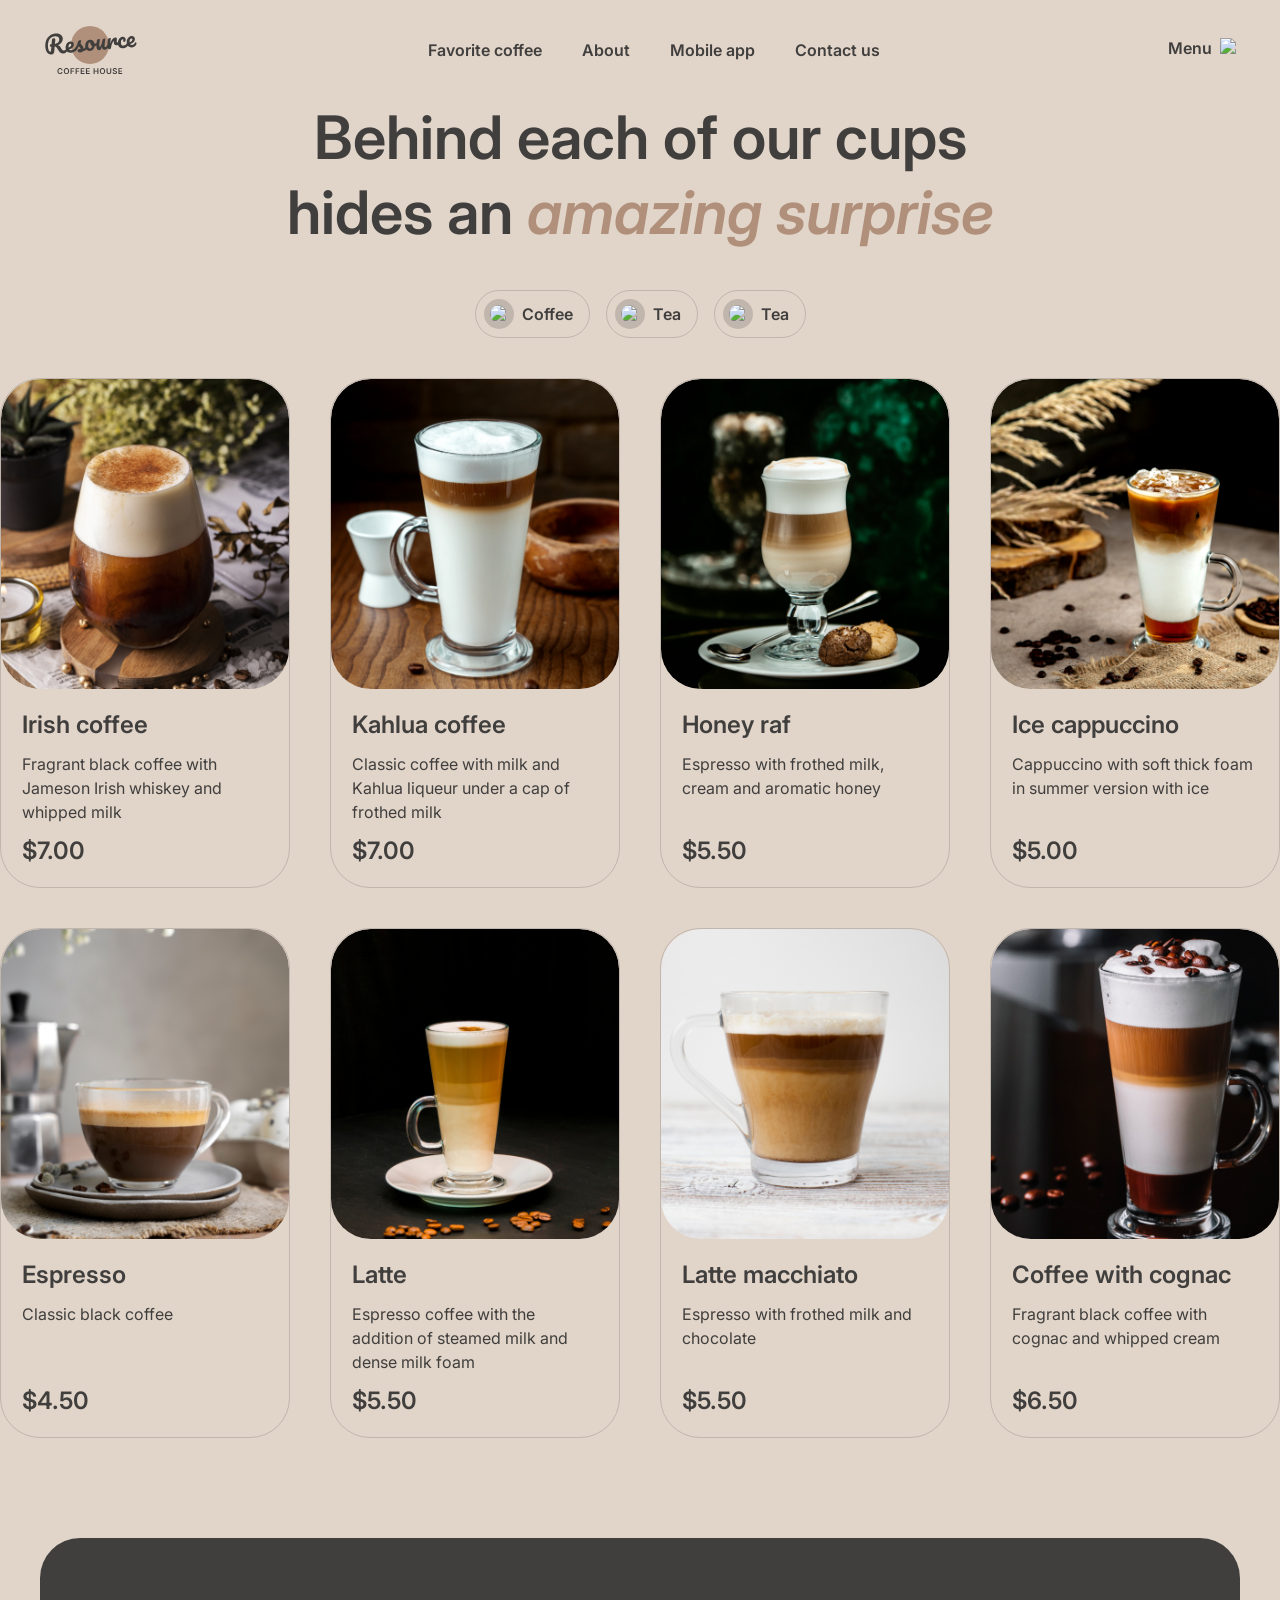
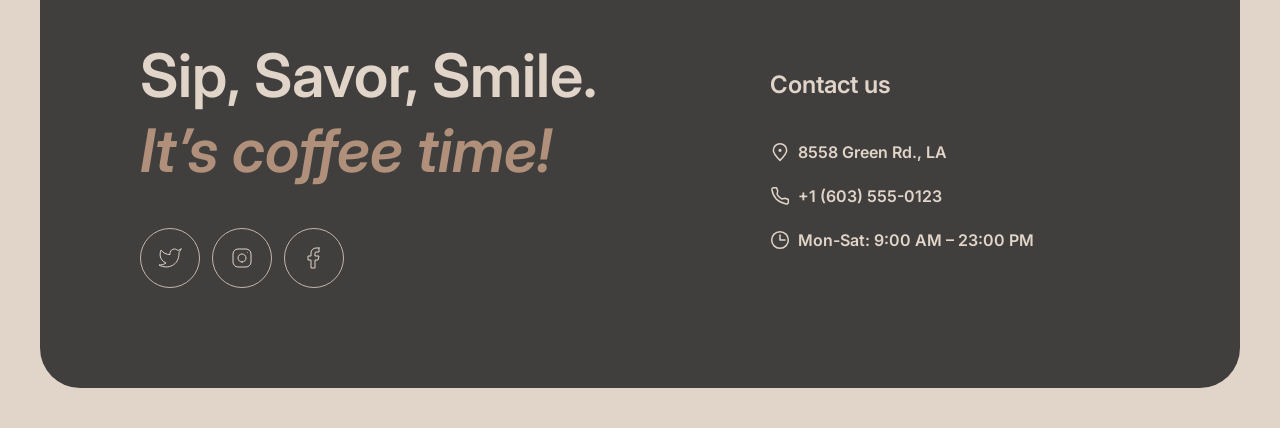
==== menu.html @ c6068efe "feat: implement responsive mobile menu with burger toggle and add new SVG assets" ====
<!DOCTYPE html>
<html lang="en">

<head>
    <meta charset="UTF-8">
    <meta name="viewport" content="width=device-width, initial-scale=1.0">
    <meta name="description" content="Landing page for Coffee House">
    <link rel="icon" href="/assets/favicon.svg" type="image/svg+xml">
    <link rel="preconnect" href="https://fonts.googleapis.com">
    <link rel="preconnect" href="https://fonts.gstatic.com" crossorigin>
    <link
        href="https://fonts.googleapis.com/css2?family=Inter:ital,opsz,wght@0,14..32,100..900;1,14..32,100..900&display=swap"
        rel="stylesheet">
    <title>Coffee House</title>
    <link rel="stylesheet" href="style.css">
</head>

<body>
    <div class="wrapper">
        <header>
            <div class="header-container">
                <a href="index.html" class="header-icon">
                    <img class="logo-coffee" src="assets/main-logo.svg" alt="Coffee House logo" />
                </a>

                <nav class="nav-menu" id="nav-menu">
                    <ul class="nav-list">
                        <li><a href="index.html#favorite-coffee" class="nav-link">Favorite coffee</a></li>
                        <li><a href="index.html#about" class="nav-link">About</a></li>
                        <li><a href="index.html#mobile-app" class="nav-link">Mobile app</a></li>
                        <li><a href="#contacts" class="nav-link">Contact us</a></li>
                    </ul>

                    <div class="coffee-menu">
                        <a href="menu.html" id="nav-menu-link">
                            <span>Menu</span>
                            <img class="coffee-cup" src="assets/coffee-cup.svg" alt="coffee-cup-icon" />
                        </a>
                    </div>
                </nav>

                <button class="burger" id="burger" aria-label="Open menu">
                    <span class="burger-line bar"></span>
                    <span class="burger-line bar"></span>
                </button>
            </div>
        </header>

        <main>
            <div class="menu-container">
                <div class="menu-offer">
                    <p class="Desktop/Heading/heading-2">Behind each of our cups hides an <span
                            class="heading-2.accent">amazing surprise</span></p>
                    <div class="menu-tabs">
                        <div class="tab-item">
                            <img src="/assets/icon.v2.svg" alt="tea-cup-icon" />
                            <p>Coffee</p>
                        </div>
                        <div class="tab-item">
                            <img src="/assets/icon (5).svg" alt="tea-cup-icon" />
                            <p>Tea</p>
                        </div>
                        <div class="tab-item">
                            <img src="/assets/icon (6).svg" alt="desert-cup-icon" />
                            <p>Tea</p>
                        </div>
                    </div>
                </div>
                <div class="menu-grid">
                    <div class="preview">
                        <img src="assets/coffee-1.svg" alt="coffee-cup" />
                        <div class="preview-description">
                            <p class="heading-3">Irish coffee</p>
                            <p class="medium">Fragrant black coffee with Jameson Irish whiskey and whipped milk</p>
                            <p class="heading-3">$7.00</p>
                        </div>
                    </div>
                    <div class="preview">
                        <img src="assets/coffee-2.svg" alt="coffee-cup" />
                        <div class="preview-description">
                            <p class="heading-3">Kahlua coffee</p>
                            <p class="medium">Classic coffee with milk and Kahlua liqueur under a cap of frothed milk
                            </p>
                            <p class="heading-3">$7.00</p>
                        </div>
                    </div>
                    <div class="preview">
                        <img src="assets/coffee-3.svg" alt="coffee-cup" />
                        <div class="preview-description">
                            <p class="heading-3">Honey raf</p>
                            <p class="medium">Espresso with frothed milk, cream and aromatic honey</p>
                            <p class="heading-3">$5.50</p>
                        </div>
                    </div>
                    <div class="preview">
                        <img src="assets/coffee-4.svg" alt="coffee-cup" />
                        <div class="preview-description">
                            <p class="heading-3">Ice cappuccino</p>
                            <p class="medium">Cappuccino with soft thick foam in summer version with ice</p>
                            <p class="heading-3">$5.00</p>
                        </div>
                    </div>
                    <div class="preview">
                        <img src="assets/coffee-5.svg" alt="coffee-cup" />
                        <div class="preview-description">
                            <p class="heading-3">Espresso</p>
                            <p class="medium">Classic black coffee</p>
                            <p class="heading-3">$4.50</p>
                        </div>
                    </div>
                    <div class="preview">
                        <img src="assets/coffee-6.svg" alt="coffee-cup" />
                        <div class="preview-description">
                            <p class="heading-3">Latte</p>
                            <p class="medium">Espresso coffee with the addition of steamed milk and dense milk foam</p>
                            <p class="heading-3">$5.50</p>
                        </div>
                    </div>
                    <div class="preview">
                        <img src="assets/coffee-7.svg" alt="coffee-cup" />
                        <div class="preview-description">
                            <p class="heading-3">Latte macchiato</p>
                            <p class="medium">Espresso with frothed milk and chocolate</p>
                            <p class="heading-3">$5.50</p>
                        </div>
                    </div>
                    <div class="preview">
                        <img src="assets/coffee-8.svg" alt="coffee-cup" />
                        <div class="preview-description">
                            <p class="heading-3">Coffee with cognac</p>
                            <p class="medium">Fragrant black coffee with cognac and whipped cream</p>
                            <p class="heading-3">$6.50</p>
                        </div>
                    </div>
                </div>
            </div>
        </main>
        <footer>
            <div class="contacts" id="contacts">
                <div class="contacts-offer">
                    <h2 class="heading-2">Sip, Savor, Smile. <span class="heading-2.accent">It’s coffee time!</span>
                    </h2>
                    <div class="socials-footer">
                        <button class="button-icon-light"><img src="/assets/twitter.svg" alt="twitter icon" /></button>
                        <button class="button-icon-light"> <img src="/assets/instagram.svg"
                                alt="instagram icon" /></button>
                        <button class="button-icon-light"><img src="/assets/facebook.svg"
                                alt="facebook icon" /></button>
                    </div>
                </div>
                <div class="contacts-info">
                    <h3 class="heading-3">Contact us</h3>
                    <div class="contacts-info-container">
                        <a> <img src="/assets/pin-alt.svg" alt="pin-alt" />
                            <p>8558 Green Rd., LA</p>
                        </a>
                        <a> <img src="/assets/phone.svg" alt="phone icon" />
                            <p>+1 (603) 555-0123</p>
                        </a>
                        <a> <img src="/assets/clock.svg" alt="clock icon" />
                            <p>Mon-Sat: 9:00 AM – 23:00 PM</p>
                        </a>
                    </div>
                </div>
            </div>
        </footer>
    </div>
</body>

</html>
---- style.css ----
/* Main styles */

*,
*::before,
*::after {
    box-sizing: border-box;
    margin: 0;
    padding: 0;
}

html {
    scroll-behavior: smooth;
    font-size: 16px;
    -webkit-font-smoothing: antialiased;
    -moz-osx-font-smoothing: grayscale;
}

body {
    font-family: var(--main-font);
    background-color: var(--Body);
    color: var(--Dark);
    line-height: 1.5;
    overflow-x: hidden;
}


:root {
    --main-font: 'Inter';
    --Dark: #403F3D;
    --Light: #E1D4C9;
    --Accent: #B0907A;
    --Body: #E1D4C9;
    --Container: #665F55;
    --Backdrop: #403F3DCC;
    --Border-Light: #C1B6AD;
    --Border-Dark: #665F55;
}

.heading-1 {
    font-family: var(--main-font);
    font-weight: 600;
    font-style: Semi Bold;
    font-size: 72px;
    line-height: 105%;
    letter-spacing: normal;

}

.heading-2 {
    font-family: var(--main-font);
    font-weight: 600;
    font-style: Semi Bold;
    font-size: 60px;
    line-height: 1.25;
    letter-spacing: normal;

}

.heading-3 {
    font-family: var(--main-font);
    font-weight: 600;
    font-style: Semi Bold;
    font-size: 24px;
    line-height: 1.25;
    letter-spacing: normal;
    text-box-trim: none;

}

.medium {
    font-family: var(--main-font);
    font-weight: 400;
    font-style: Regular;
    font-size: 16px;
    line-height: 150%;
    letter-spacing: normal;

}

.caption {
    font-family: var(--main-font);
    font-weight: 600;
    font-style: Semi Bold;
    font-size: 10px;
    line-height: 140%;
    letter-spacing: normal;

}

.heading-1 .accent,
.heading-1\.accent,
.heading-2 .accent,
.heading-2\.accent,
.hero-offer h1.heading-1 span,
.hero-offer h1.heading-1 .accent,
.contacts-offer h2.heading-2 .accent,
.accent {
    font-style: italic;
    color: var(--Accent);
}

a,
button {
    font-family: var(--main-font);
    font-weight: 600;
    font-style: Semi Bold;
    font-size: 16px;
    line-height: 150%;
    letter-spacing: normal;

}

.burger-link {
    font-family: var(--main-font);
    font-weight: 600;
    font-style: Semi Bold;
    font-size: 32px;
    line-height: 1.25;
    letter-spacing: normal;

}

.wrapper {
    width: 100%;
    max-width: 1440px;
    margin: 0 auto;
    min-height: 100vh;
    display: flex;
    flex-direction: column;
    background-color: var(--Body);
}

header {
    width: 100%;
}

.header-container {
    display: flex;
    justify-content: space-between;
    align-items: center;
    padding: 20px 40px;
    max-width: 1440px;
    margin: 0 auto;
    height: 100px;
}

.header-icon {
    display: flex;
    align-items: center;
    text-decoration: none;
}

.logo-coffee {
    width: 100px;
    height: 60px;
    object-fit: contain;
    display: block;
    cursor: pointer;
}

.nav-menu {
    display: flex;
    align-items: center;
    flex-grow: 1;
}

.nav-list {
    display: flex;
    list-style: none;
    gap: 40px;
    align-items: center;
    margin: 0 auto;
}

.nav-link {
    font-family: var(--main-font);
    font-size: 16px;
    font-weight: 600;
    line-height: 150%;
    color: var(--Dark);
    text-decoration: none;
    position: relative;
    padding-bottom: 4px;
    transition: color 0.3s ease;
}

.nav-link::after {
    content: '';
    position: absolute;
    bottom: 0;
    left: 50%;
    transform: translateX(-50%);
    width: 0;
    height: 2px;
    background-color: var(--Dark);
    transition: width 0.3s ease;
}

.nav-link:hover::after,
.nav-link.active::after {
    width: 100%;
}

.coffee-menu a {
    display: inline-flex;
    align-items: center;
    gap: 8px;
    text-decoration: none;
    color: var(--Dark);
    font-family: var(--main-font);
    font-size: 16px;
    font-weight: 600;
    line-height: 150%;
    position: relative;
    padding-bottom: 4px;
    cursor: pointer;
}

.coffee-menu a::after {
    content: '';
    position: absolute;
    bottom: 0;
    left: 50%;
    transform: translateX(-50%);
    width: 0;
    height: 2px;
    background-color: var(--Dark);
    transition: width 0.3s ease;
}

.coffee-menu a:hover::after,
.coffee-menu a.active::after {
    width: 100%;
}

.coffee-menu a.active {
    cursor: default;
    pointer-events: none;
}

.coffee-cup {
    width: 20px;
    height: 20px;
    object-fit: contain;
}


.header-hero {
    padding: 0 40px;
    margin-bottom: 100px;
}

.hero-container {
    max-width: 1360px;
    margin: 0 auto;
    padding: 100px;
    border-radius: 40px;
    background-image: url('assets/img-hero.svg');
    background-size: cover;
    background-position: center;
    background-repeat: no-repeat;
    background-color: var(--Dark);
    color: var(--Light);
    position: relative;
    overflow: hidden;
}

.hero-offer {
    max-width: 530px;
    display: flex;
    flex-direction: column;
    gap: 40px;
}

.hero-offer h1.heading-1 {
    color: var(--Light);
}

.hero-offer p.medium {
    color: var(--Light);
}

.button-primary {
    display: inline-flex;
    align-items: center;
    justify-content: center;
    width: 200px;
    height: 64px;
    border-radius: 100px;
    background-color: var(--Body);
    color: var(--Dark);
    font-family: var(--main-font);
    font-size: 16px;
    font-weight: 600;
    line-height: 150%;
    border: none;
    cursor: pointer;
    text-decoration: none;
    transition: all 0.3s ease;
    box-shadow: 0 4px 12px rgba(0, 0, 0, 0.08);
}

.button-primary:hover {
    background-color: #f7f3ef;
    transform: translateY(-2px);
    box-shadow: 0 8px 20px rgba(0, 0, 0, 0.15);
}

.button-primary:active {
    transform: translateY(0);
}

.favorite-coffee {
    margin-bottom: 100px;
}

.favorite-coffee-container {
    max-width: 1360px;
    margin: 0 auto;
    text-align: center;
}

.favorite-coffee h2.heading-2 {
    color: var(--Dark);
    margin-bottom: 40px;
}

.favorite-slider {
    display: flex;
    flex-direction: column;
    align-items: center;
}

.slider {
    display: flex;
    align-items: center;
    justify-content: space-between;
    width: 100%;
    max-width: 1360px;
    gap: 20px;
}


.button-icon-dark {
    width: 60px;
    height: 60px;
    border-radius: 50%;
    border: 1px solid var(--Border-Dark);
    background-color: transparent;
    display: inline-flex;
    align-items: center;
    justify-content: center;
    cursor: pointer;
    transition: all 0.3s ease;
    flex-shrink: 0;
    outline: none;
}

.button-icon-dark:hover {
    background-color: var(--Border-Dark);
}

.button-icon-dark:hover img {
    filter: invert(90%) sepia(10%) saturate(150%) hue-rotate(350deg);
}

.row-slider {
    flex: 1;
    display: flex;
    justify-content: center;
    align-items: center;
    overflow: hidden;
}

.slider-content {
    display: flex;
    flex-direction: column;
    align-items: center;
    text-align: center;
    max-width: 480px;
    width: 100%;
}

.slider-image-wrapper {
    width: 100%;
    display: flex;
    justify-content: center;
    align-items: center;
    margin-bottom: 20px;
}

.slider-content img {
    width: 480px;
    max-width: 100%;
    height: auto;
    object-fit: contain;
    user-select: none;
    transition: transform 0.3s ease;
}

.slider-description {
    display: flex;
    flex-direction: column;
    gap: 16px;
    align-items: center;
    width: 100%;
}

.slider-description h3.heading-3 {
    color: var(--Dark);
}

.slider-description p.medium {
    color: var(--Dark);
}

.slider-description p.price {
    color: var(--Dark);
}


.controls {
    display: flex;
    justify-content: center;
    gap: 12px;
    align-items: center;
    margin-top: 40px;
}

.control {
    width: 40px;
    height: 4px;
    background-color: var(--Border-Light);
    border-radius: 100px;
    cursor: pointer;
    transition: background-color 0.3s ease;
}

.control.active {
    background-color: var(--Border-Dark);
}

.about {
    margin-bottom: 100px;
}

.about-container {
    max-width: 1360px;
    margin: 0 auto;
}

.about h2.heading-2 {
    color: var(--Dark);
    margin-bottom: 40px;
}

.about-images {
    display: grid;
    grid-template-columns: 1fr 1fr;
    gap: 40px;
}

.column-1,
.column-2 {
    display: flex;
    flex-direction: column;
    gap: 40px;
}

.about-img-box {
    border-radius: 20px;
    overflow: hidden;
    width: 100%;
    position: relative;
}

.column-1 .about-img-box:first-child {
    height: 590px;
}

.column-1 .about-img-box:last-child {
    height: 430px;
}

.column-2 .about-img-box:first-child {
    height: 430px;
}

.column-2 .about-img-box:last-child {
    height: 590px;
}

.about-img-box img {
    width: 100%;
    height: 100%;
    object-fit: cover;
    display: block;
    border-radius: 20px;
    transition: transform 0.5s ease;
}

.about-img-box:hover img {
    transform: scale(1.05);
}

.mobile-app {
    margin-bottom: 100px;
}

.mobile-app-container {
    max-width: 1360px;
    margin: 0 auto;
    display: flex;
    align-items: center;
    justify-content: space-between;
    gap: 40px;
}

.mobile-app-offer {
    max-width: 630px;
    display: flex;
    flex-direction: column;
    gap: 40px;
}

.mobile-app-offer h2.heading-2 {
    color: var(--Dark);
}

.mobile-app-offer p.medium {
    color: var(--Dark);
}

.mobile-app-buttons {
    display: flex;
    gap: 20px;
    flex-wrap: wrap;
}

.button-app-store,
.button-google-play {
    display: inline-flex;
    align-items: center;
    gap: 8px;
    width: 200px;
    height: 64px;
    padding: 12px 20px;
    border-radius: 100px;
    border: 1px solid var(--Border-Dark);
    background-color: transparent;
    color: var(--Dark);
    text-decoration: none;
    cursor: pointer;
    transition: all 0.3s ease;
    box-sizing: border-box;
}

.button-app-store:hover,
.button-google-play:hover {
    background-color: var(--Border-Dark);
    color: var(--Light);
    border-color: var(--Border-Dark);
}

.button-app-store:hover .app-icon,
.button-google-play:hover .app-icon {
    filter: invert(90%) sepia(10%) saturate(150%) hue-rotate(350deg);
}

.app-icon {
    width: 36px;
    height: 36px;
    object-fit: contain;
    flex-shrink: 0;
    transition: filter 0.3s ease;
}

.app-btn-text {
    display: flex;
    flex-direction: column;
    align-items: flex-start;
    line-height: 1;
    gap: 2px;
}

.app-btn-text .caption {
    font-size: 10px;
    font-weight: 600;
    line-height: 140%;
}

.app-btn-text .app-store-title {
    font-size: 16px;
    font-weight: 600;
    line-height: 150%;
}

.mobile-app-image-wrap {
    width: 630px;
    max-width: 50%;
    display: flex;
    justify-content: flex-end;
}

.mobile-app-image-wrap img {
    width: 100%;
    height: auto;
    object-fit: contain;
    display: block;
}


footer {
    width: 100%;
    padding: 0 40px 40px;
    max-width: 1440px;
    margin: 0 auto;
}

.contacts {
    max-width: 1360px;
    margin: 0 auto;
    padding: 100px;
    background-color: var(--Dark);
    border-radius: 40px;
    color: var(--Light);
    display: flex;
    align-items: center;
    gap: 100px;
}

.contacts-offer {
    max-width: 530px;
    display: flex;
    flex-direction: column;
    gap: 40px;
}

.contacts-offer h2.heading-2 {
    color: var(--Light);
}

.socials-footer {
    display: flex;
    gap: 12px;
}

.button-icon-light {
    width: 60px;
    height: 60px;
    border-radius: 50%;
    border: 1px solid var(--Border-Light);
    background-color: transparent;
    display: inline-flex;
    align-items: center;
    justify-content: center;
    cursor: pointer;
    text-decoration: none;
    transition: all 0.3s ease;
    flex-shrink: 0;
}

.button-icon-light:hover {
    background-color: var(--Body);
    border-color: var(--Body);
}

.button-icon-light:hover img {
    filter: brightness(0.2);
}

.button-icon-light img {
    transition: filter 0.3s ease;
}

.contacts-info {
    max-width: 530px;
    display: flex;
    flex-direction: column;
    gap: 40px;
}

.contacts-info h3.heading-3 {
    color: var(--Light);
}

.contacts-info-container {
    display: flex;
    flex-direction: column;
    gap: 16px;
}

.contacts-info-container a,
.contacts-info-container .contact-item {
    display: inline-flex;
    align-items: center;
    gap: 8px;
    color: var(--Light);
    text-decoration: none;
    font-family: var(--main-font);
    font-size: 16px;
    font-weight: 600;
    line-height: 150%;
    position: relative;
    padding-bottom: 4px;
    transition: color 0.3s ease;
    cursor: pointer;
}

.contacts-info-container a::after {
    content: '';
    position: absolute;
    bottom: 0;
    left: 0;
    width: 0;
    height: 2px;
    background-color: var(--Light);
    transition: width 0.3s ease;
}

.contacts-info-container a:hover::after {
    width: 100%;
}

.contacts-info-container img {
    width: 20px;
    height: 20px;
    object-fit: contain;
    flex-shrink: 0;
}


.menu-container {
    max-width: 1360px;
    margin: 0 auto 100px;
    display: flex;
    flex-direction: column;
    align-items: center;
}

.menu-offer {
    display: flex;
    flex-direction: column;
    align-items: center;
    text-align: center;
    margin-bottom: 40px;
    gap: 40px;
}

.menu-offer p:first-child,
.menu-offer .heading-2,
p[class*="heading-2"] {
    font-family: var(--main-font);
    font-weight: 600;
    font-size: 60px;
    line-height: 125%;
    max-width: 800px;
}

.menu-tabs {
    display: flex;
    gap: 16px;
    justify-content: center;
    flex-wrap: wrap;
}

.tab-item {
    display: flex;
    align-items: center;
    gap: 8px;
    padding: 8px 16px 8px 8px;
    border-radius: 100px;
    border: 1px solid var(--Border-Light);
    background-color: transparent;
    cursor: pointer;
    transition: all 0.3s ease;
    font-weight: 600;
    font-size: 16px;
    color: var(--Dark);
}

.tab-item:hover,
.tab-item.active {
    background-color: var(--Container);
    color: var(--Light);
    border-color: var(--Container);
}

.tab-item img {
    width: 30px;
    height: 30px;
    border-radius: 50%;
    background-color: var(--Border-Light);
    padding: 6px;
    object-fit: contain;
}

.menu-grid {
    display: grid;
    grid-template-columns: repeat(4, 1fr);
    gap: 40px;
    width: 100%;
}

.preview {
    border: 1px solid var(--Border-Light);
    border-radius: 40px;
    overflow: hidden;
    display: flex;
    flex-direction: column;
    transition: all 0.3s ease;
    cursor: pointer;
    background-color: transparent;
}

.preview:hover {
    transform: translateY(-4px);
    box-shadow: 0 10px 24px rgba(0, 0, 0, 0.08);
}

.preview img {
    width: 100%;
    height: 310px;
    object-fit: cover;
    border-radius: 40px;
    transition: transform 0.4s ease;
}

.preview:hover img {
    transform: scale(1.05);
}

.preview-description {
    padding: 21px;
    display: flex;
    flex-direction: column;
    gap: 12px;
    flex-grow: 1;
    justify-content: space-between;
}

.preview-description .heading-3 {
    color: var(--Dark);
}

.preview-description .medium {
    color: var(--Dark);
    flex-grow: 1;
}

.desktop-only {
    display: none;
}

.burger {
    width: 40px;
    height: 40px;
    display: none;
    flex-direction: column;
    gap: 8px;
    justify-content: center;
    align-items: center;
    cursor: pointer;
    border: none;
    background-color: inherit;
    border: 1px solid #665F55;
    border-radius: 100px;
}

.burger.active .burger-line:nth-child(1) {
    transform: translateY(1px) rotate(45deg);
}

.burger.active .burger-line:nth-child(2) {
    transform: translateY(-9px) rotate(-45deg);
}

.bar {
    height: 2px;
    width: 16px;
    border: 1.5px solid #403F3D;
    transition: all 0.3s ease-in-out;
}

@media (max-width: 768px) {
    .burger {
        display: flex;
    }

    .nav-menu {
        position: fixed;
        top: 100px;
        right: -100%;
        width: 100%;
        height: calc(100vh - 100px);
        background-color: var(--Body);
        flex-direction: column;
        justify-content: flex-start;
        padding: 60px 40px;
        gap: 90px;
        transition: right 0.3s ease-in-out;
        z-index: 50;
    }

    .nav-menu.open {
        right: 0;
        z-index: 100;
    }

    .nav-list {
        flex-direction: column;
        gap: 50px;
        align-items: center;
        margin: 0;
    }

    .nav-link {
        font-size: 34px;
    }

    .coffee-menu a {
        font-size: 32px;
        gap: 16px;
    }

    .coffee-cup {
        width: 40px;
        height: 40px;
    }
}
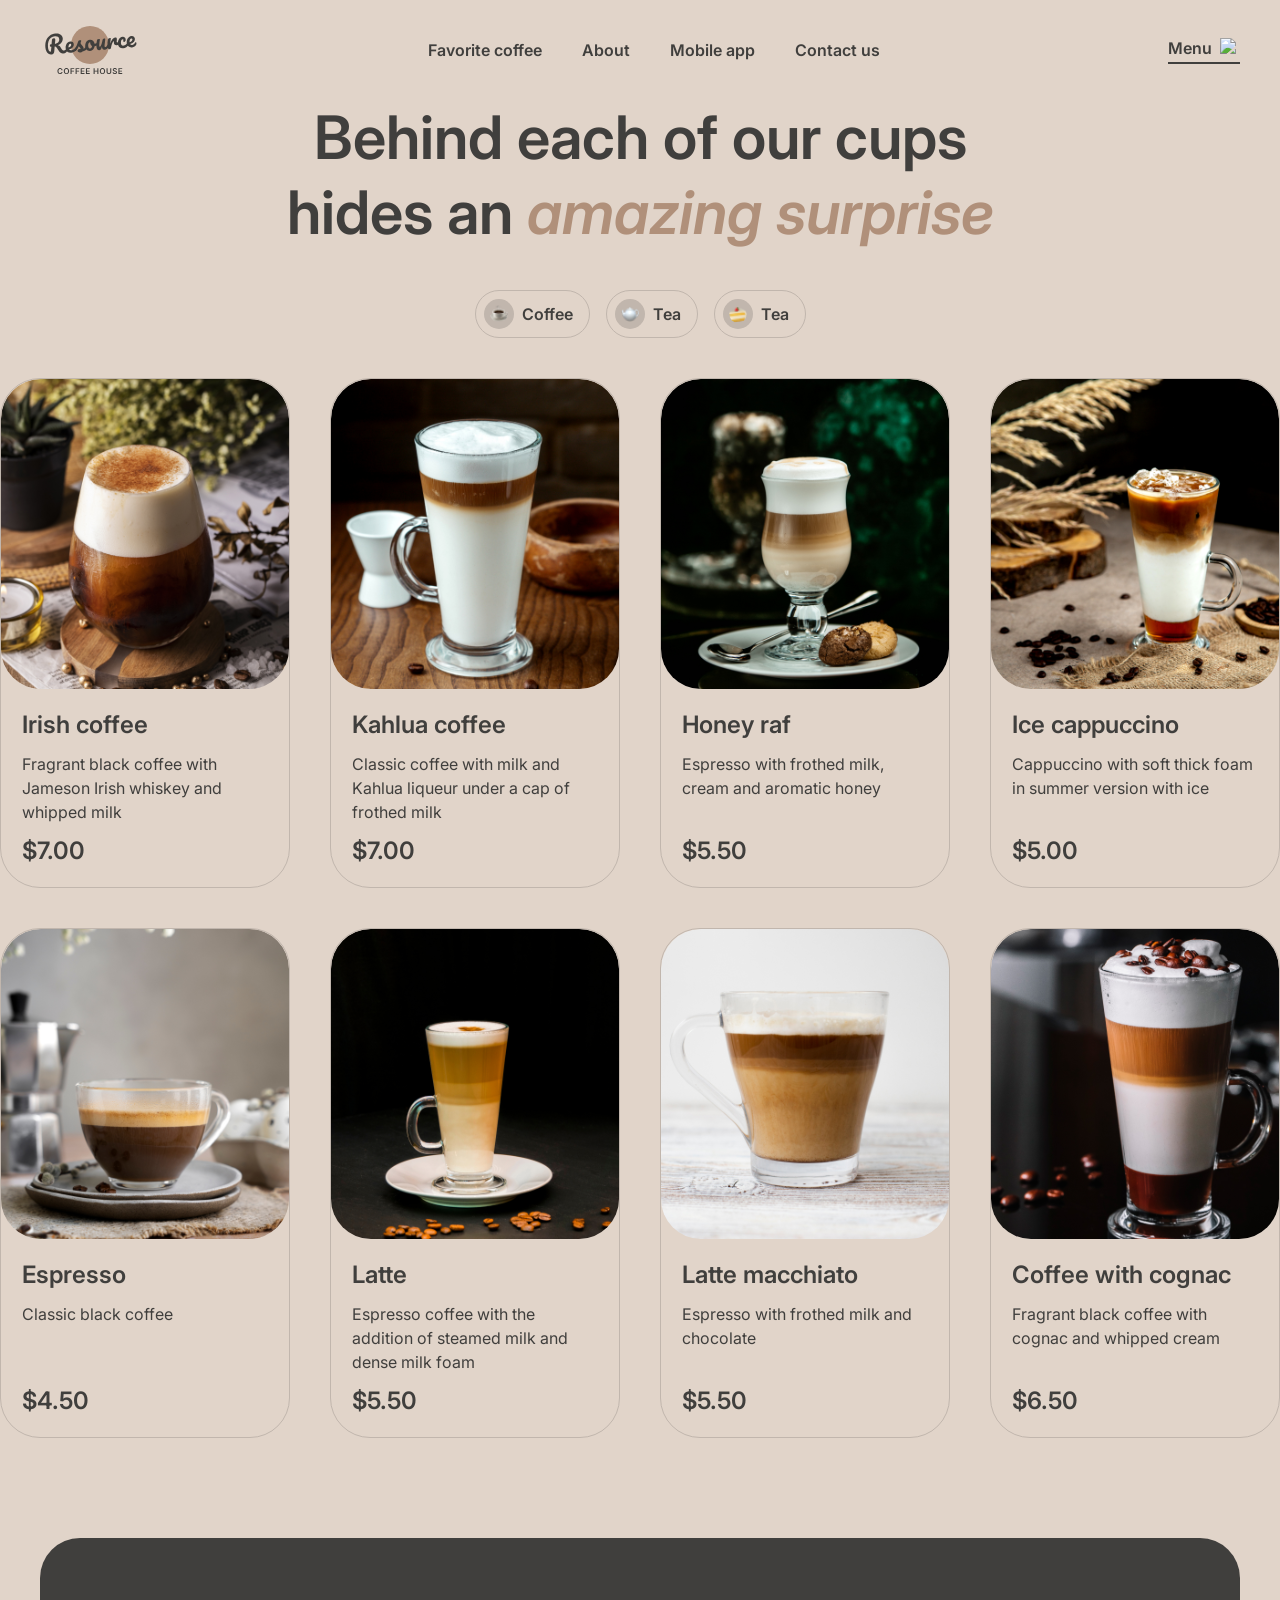
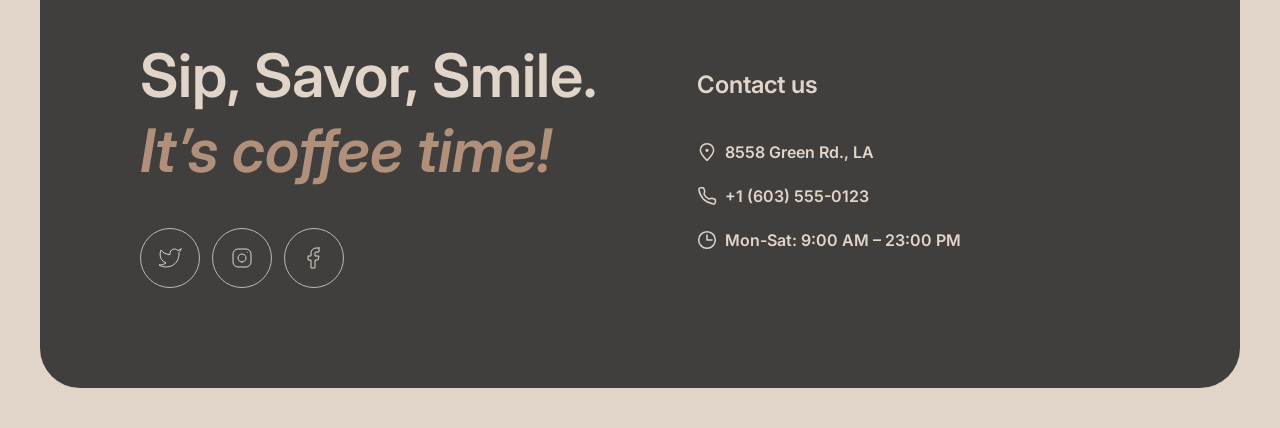
==== commit c54aae53: "feat: add new menu icons, script integration, and responsive style updates" ====
--- a/menu.html
+++ b/menu.html
@@ -13,6 +13,7 @@
         rel="stylesheet">
     <title>Coffee House</title>
     <link rel="stylesheet" href="style.css">
+    <script src="script.js" defer></script>
 </head>
 
 <body>
@@ -53,15 +54,15 @@
                             class="heading-2.accent">amazing surprise</span></p>
                     <div class="menu-tabs">
                         <div class="tab-item">
-                            <img src="/assets/icon.v2.svg" alt="tea-cup-icon" />
+                            <img src="/assets/coffe-icon.png" alt="tea-cup-icon" />
                             <p>Coffee</p>
                         </div>
                         <div class="tab-item">
-                            <img src="/assets/icon (5).svg" alt="tea-cup-icon" />
+                            <img src="/assets/tea-icon.png" alt="tea-cup-icon" />
                             <p>Tea</p>
                         </div>
                         <div class="tab-item">
-                            <img src="/assets/icon (6).svg" alt="desert-cup-icon" />
+                            <img src="/assets/deset-icon.png" alt="desert-cup-icon" />
                             <p>Tea</p>
                         </div>
                     </div>
@@ -138,7 +139,8 @@
         <footer>
             <div class="contacts" id="contacts">
                 <div class="contacts-offer">
-                    <h2 class="heading-2">Sip, Savor, Smile. <span class="heading-2.accent">It’s coffee time!</span>
+                    <h2 class="heading-2">Sip, Savor, Smile.
+                        <pre></pre><span class="heading-2.accent">It’s coffee time!</span>
                     </h2>
                     <div class="socials-footer">
                         <button class="button-icon-light"><img src="/assets/twitter.svg" alt="twitter icon" /></button>
--- a/style.css
+++ b/style.css
@@ -23,6 +23,10 @@
     overflow-x: hidden;
 }
 
+html.lock,
+body.lock {
+    overflow: hidden;
+}
 
 :root {
     --main-font: 'Inter';
@@ -868,11 +872,11 @@
 }
 
 .burger.active .burger-line:nth-child(1) {
-    transform: translateY(1px) rotate(45deg);
+    transform: translateY(4px) rotate(45deg);
 }
 
 .burger.active .burger-line:nth-child(2) {
-    transform: translateY(-9px) rotate(-45deg);
+    transform: translateY(-7px) rotate(-45deg);
 }
 
 .bar {
@@ -885,6 +889,8 @@
 @media (max-width: 768px) {
     .burger {
         display: flex;
+        width: 44px;
+        height: 44px;
     }
 
     .nav-menu {
@@ -915,7 +921,7 @@
     }
 
     .nav-link {
-        font-size: 34px;
+        font-size: 32px;
     }
 
     .coffee-menu a {
@@ -927,4 +933,70 @@
         width: 40px;
         height: 40px;
     }
+
+    .hero-container {
+        padding: 100px 60px;
+    }
+
+    .favorite-coffee {
+        padding: 0 40px;
+    }
+
+    .about {
+        padding: 0 40px;
+    }
+
+    .about-images {
+        display: flex;
+        flex-direction: column;
+        gap: 40px;
+    }
+
+    .column-1 .about-img-box:last-child {
+        display: none;
+    }
+
+    .column-2 .about-img-box:first-child {
+        display: none;
+    }
+
+    .mobile-app {
+        padding: 0 40px;
+    }
+
+    .mobile-app-container {
+        display: flex;
+        flex-direction: column;
+        gap: 100px;
+    }
+
+    .mobile-app-offer {
+        max-width: 690px;
+    }
+
+    .mobile-app-image-wrap {
+        max-width: 100%;
+    }
+
+    .contacts {
+        padding: 100px 60px;
+        flex-direction: column;
+        align-items: flex-start;
+    }
+
+    .contacts-offer,
+    .contacts-info {
+        max-width: 590px;
+    }
+}
+
+
+@media (max-width: 380px) {
+    .header-container {
+        padding: 20px 16px;
+    }
+
+    .nav-menu {
+        padding: 60px 16px;
+    }
 }
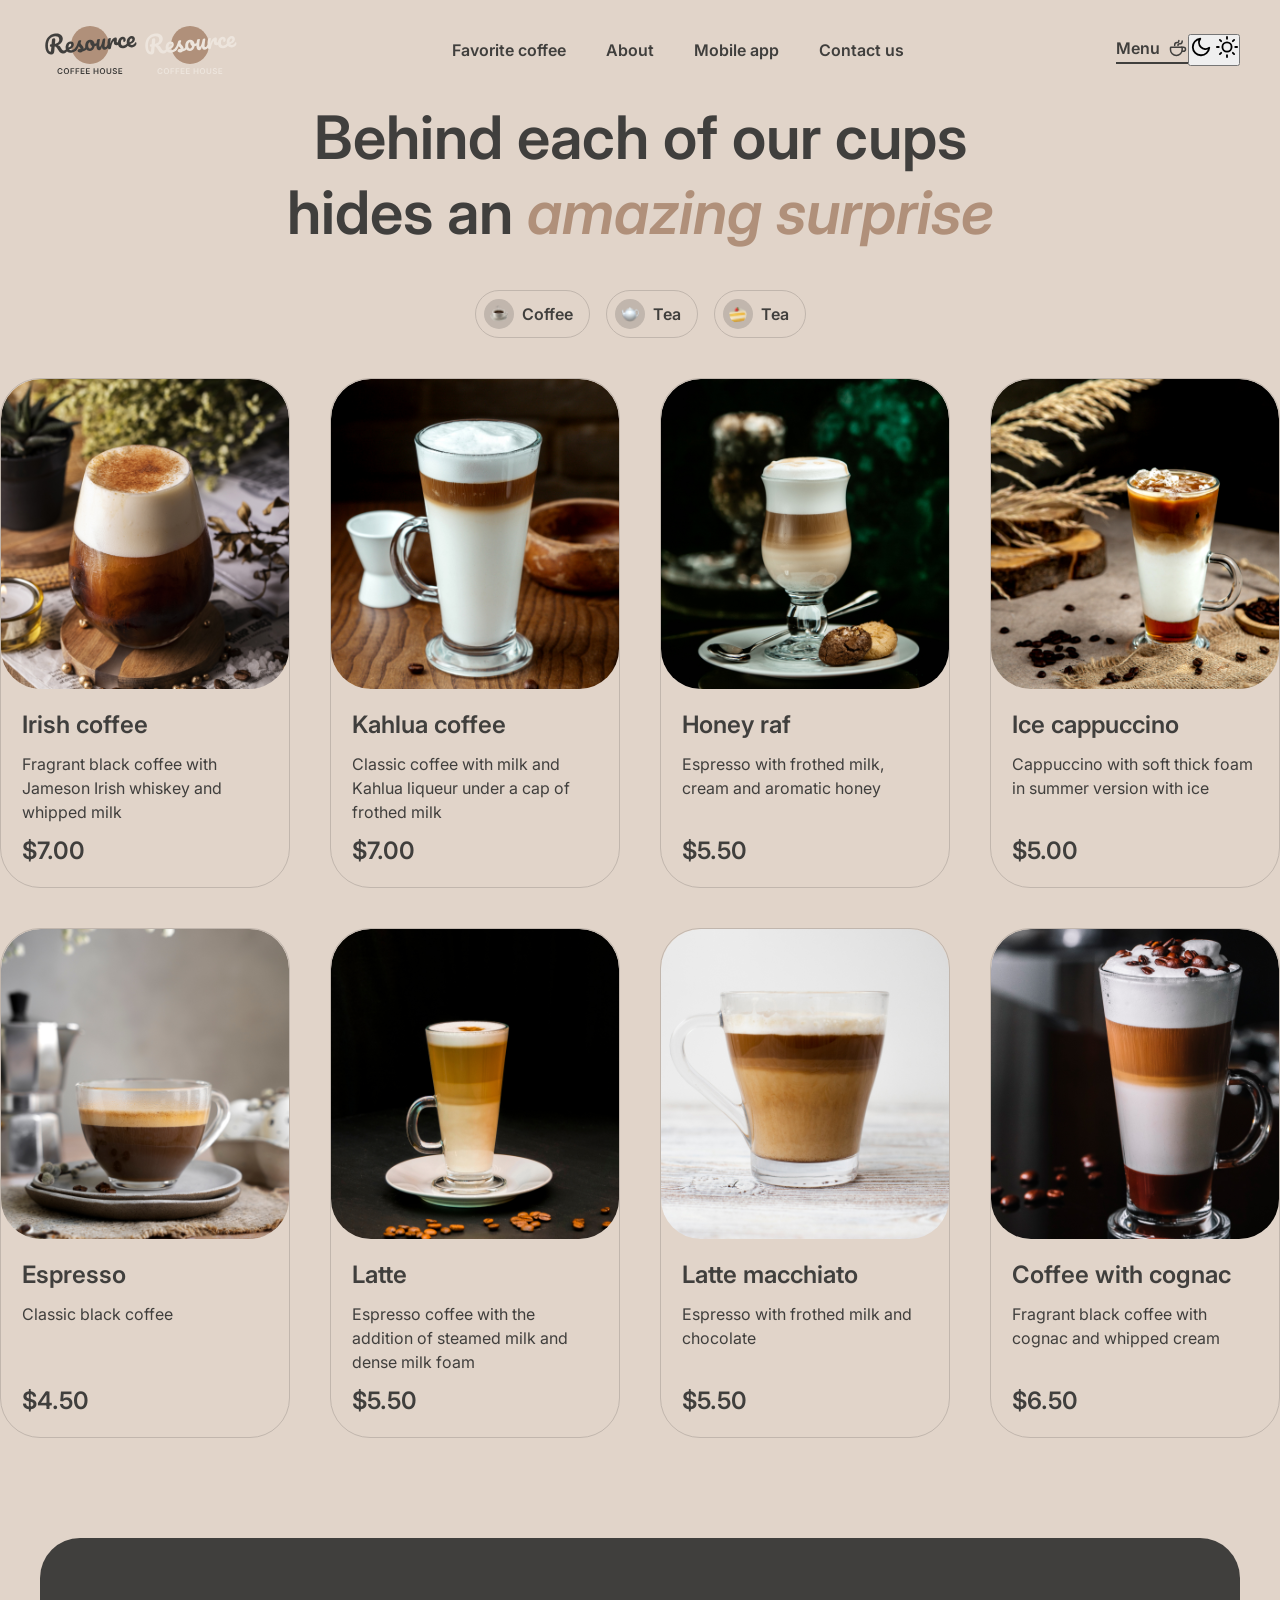
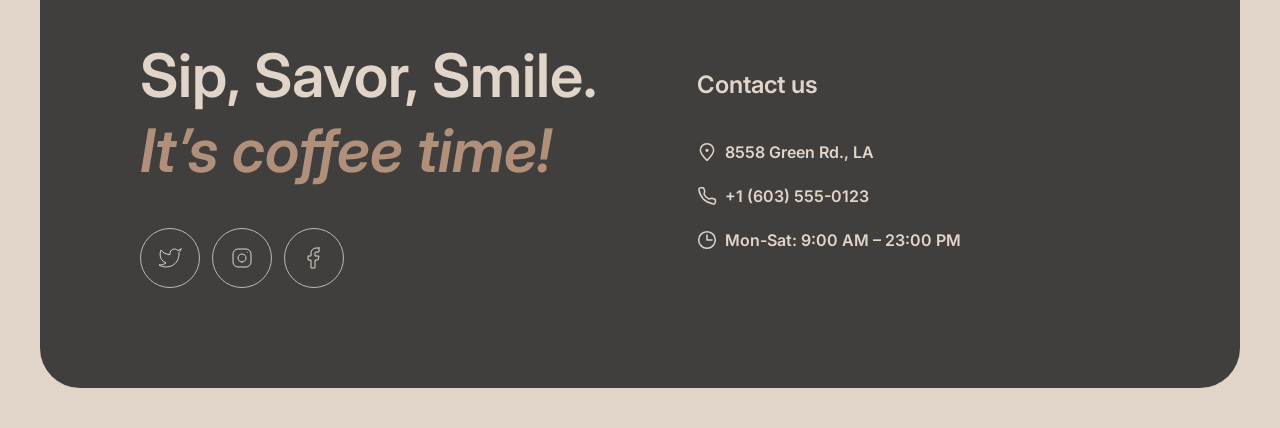
==== commit 1d8b51bd: "feat: add dark theme support with theme toggle functionality and UI assets" ====
--- a/menu.html
+++ b/menu.html
@@ -21,7 +21,8 @@
         <header>
             <div class="header-container">
                 <a href="index.html" class="header-icon">
-                    <img class="logo-coffee" src="assets/main-logo.svg" alt="Coffee House logo" />
+                    <img class="logo-coffee logo-light" src="assets/main-logo.svg" alt="Coffee House logo" />
+                    <img class="logo-coffee logo-dark" src="assets/main-logo-dark.svg" alt="Coffee House logo" />
                 </a>
 
                 <nav class="nav-menu" id="nav-menu">
@@ -40,10 +41,29 @@
                     </div>
                 </nav>
 
-                <button class="burger" id="burger" aria-label="Open menu">
-                    <span class="burger-line bar"></span>
-                    <span class="burger-line bar"></span>
-                </button>
+                <div class="header-actions">
+                    <button id="theme-toggle" class="theme-toggle" aria-label="Toggle theme" title="Switch theme">
+                        <svg class="theme-icon theme-icon-moon" width="22" height="22" viewBox="0 0 24 24" fill="none" stroke="currentColor" stroke-width="2" stroke-linecap="round" stroke-linejoin="round">
+                            <path d="M21 12.79A9 9 0 1 1 11.21 3 7 7 0 0 0 21 12.79Z"></path>
+                        </svg>
+                        <svg class="theme-icon theme-icon-sun" width="22" height="22" viewBox="0 0 24 24" fill="none" stroke="currentColor" stroke-width="2" stroke-linecap="round" stroke-linejoin="round">
+                            <circle cx="12" cy="12" r="5"></circle>
+                            <line x1="12" y1="1" x2="12" y2="3"></line>
+                            <line x1="12" y1="21" x2="12" y2="23"></line>
+                            <line x1="4.22" y1="4.22" x2="5.64" y2="5.64"></line>
+                            <line x1="18.36" y1="18.36" x2="19.78" y2="19.78"></line>
+                            <line x1="1" y1="12" x2="3" y2="12"></line>
+                            <line x1="21" y1="12" x2="23" y2="12"></line>
+                            <line x1="4.22" y1="19.78" x2="5.64" y2="18.36"></line>
+                            <line x1="18.36" y1="5.64" x2="19.78" y2="4.22"></line>
+                        </svg>
+                    </button>
+
+                    <button class="burger" id="burger" aria-label="Open menu">
+                        <span class="burger-line bar"></span>
+                        <span class="burger-line bar"></span>
+                    </button>
+                </div>
             </div>
         </header>
 
@@ -54,22 +74,22 @@
                             class="heading-2.accent">amazing surprise</span></p>
                     <div class="menu-tabs">
                         <div class="tab-item">
-                            <img src="/assets/coffe-icon.png" alt="tea-cup-icon" />
+                            <img src="/assets/coffe-icon.png" alt="tea-cup-icon">
                             <p>Coffee</p>
                         </div>
                         <div class="tab-item">
-                            <img src="/assets/tea-icon.png" alt="tea-cup-icon" />
+                            <img src="/assets/tea-icon.png" alt="tea-cup-icon">
                             <p>Tea</p>
                         </div>
                         <div class="tab-item">
-                            <img src="/assets/deset-icon.png" alt="desert-cup-icon" />
+                            <img src="/assets/deset-icon.png" alt="desert-cup-icon">
                             <p>Tea</p>
                         </div>
                     </div>
                 </div>
                 <div class="menu-grid">
                     <div class="preview">
-                        <img src="assets/coffee-1.svg" alt="coffee-cup" />
+                        <img src="assets/coffee-1.svg" alt="coffee-cup">
                         <div class="preview-description">
                             <p class="heading-3">Irish coffee</p>
                             <p class="medium">Fragrant black coffee with Jameson Irish whiskey and whipped milk</p>
@@ -77,7 +97,7 @@
                         </div>
                     </div>
                     <div class="preview">
-                        <img src="assets/coffee-2.svg" alt="coffee-cup" />
+                        <img src="assets/coffee-2.svg" alt="coffee-cup">
                         <div class="preview-description">
                             <p class="heading-3">Kahlua coffee</p>
                             <p class="medium">Classic coffee with milk and Kahlua liqueur under a cap of frothed milk
@@ -86,7 +106,7 @@
                         </div>
                     </div>
                     <div class="preview">
-                        <img src="assets/coffee-3.svg" alt="coffee-cup" />
+                        <img src="assets/coffee-3.svg" alt="coffee-cup">
                         <div class="preview-description">
                             <p class="heading-3">Honey raf</p>
                             <p class="medium">Espresso with frothed milk, cream and aromatic honey</p>
@@ -94,7 +114,7 @@
                         </div>
                     </div>
                     <div class="preview">
-                        <img src="assets/coffee-4.svg" alt="coffee-cup" />
+                        <img src="assets/coffee-4.svg" alt="coffee-cup">
                         <div class="preview-description">
                             <p class="heading-3">Ice cappuccino</p>
                             <p class="medium">Cappuccino with soft thick foam in summer version with ice</p>
@@ -102,7 +122,7 @@
                         </div>
                     </div>
                     <div class="preview">
-                        <img src="assets/coffee-5.svg" alt="coffee-cup" />
+                        <img src="assets/coffee-5.svg" alt="coffee-cup">
                         <div class="preview-description">
                             <p class="heading-3">Espresso</p>
                             <p class="medium">Classic black coffee</p>
@@ -110,7 +130,7 @@
                         </div>
                     </div>
                     <div class="preview">
-                        <img src="assets/coffee-6.svg" alt="coffee-cup" />
+                        <img src="assets/coffee-6.svg" alt="coffee-cup">
                         <div class="preview-description">
                             <p class="heading-3">Latte</p>
                             <p class="medium">Espresso coffee with the addition of steamed milk and dense milk foam</p>
@@ -118,7 +138,7 @@
                         </div>
                     </div>
                     <div class="preview">
-                        <img src="assets/coffee-7.svg" alt="coffee-cup" />
+                        <img src="assets/coffee-7.svg" alt="coffee-cup">
                         <div class="preview-description">
                             <p class="heading-3">Latte macchiato</p>
                             <p class="medium">Espresso with frothed milk and chocolate</p>
@@ -126,7 +146,7 @@
                         </div>
                     </div>
                     <div class="preview">
-                        <img src="assets/coffee-8.svg" alt="coffee-cup" />
+                        <img src="assets/coffee-8.svg" alt="coffee-cup">
                         <div class="preview-description">
                             <p class="heading-3">Coffee with cognac</p>
                             <p class="medium">Fragrant black coffee with cognac and whipped cream</p>
@@ -139,27 +159,27 @@
         <footer>
             <div class="contacts" id="contacts">
                 <div class="contacts-offer">
-                    <h2 class="heading-2">Sip, Savor, Smile.
-                        <pre></pre><span class="heading-2.accent">It’s coffee time!</span>
+                    <h2 class="heading-2">
+                        Sip, Savor, Smile. <br>
+                        <span class="heading-2.accent accent">It’s coffee time!</span>
                     </h2>
                     <div class="socials-footer">
-                        <button class="button-icon-light"><img src="/assets/twitter.svg" alt="twitter icon" /></button>
+                        <button class="button-icon-light"><img src="/assets/twitter.svg" alt="twitter icon"></button>
                         <button class="button-icon-light"> <img src="/assets/instagram.svg"
-                                alt="instagram icon" /></button>
-                        <button class="button-icon-light"><img src="/assets/facebook.svg"
-                                alt="facebook icon" /></button>
+                                alt="instagram icon"></button>
+                        <button class="button-icon-light"><img src="/assets/facebook.svg" alt="facebook icon"></button>
                     </div>
                 </div>
                 <div class="contacts-info">
                     <h3 class="heading-3">Contact us</h3>
                     <div class="contacts-info-container">
-                        <a> <img src="/assets/pin-alt.svg" alt="pin-alt" />
+                        <a> <img src="/assets/pin-alt.svg" alt="pin-alt">
                             <p>8558 Green Rd., LA</p>
                         </a>
-                        <a> <img src="/assets/phone.svg" alt="phone icon" />
+                        <a> <img src="/assets/phone.svg" alt="phone icon">
                             <p>+1 (603) 555-0123</p>
                         </a>
-                        <a> <img src="/assets/clock.svg" alt="clock icon" />
+                        <a> <img src="/assets/clock.svg" alt="clock icon">
                             <p>Mon-Sat: 9:00 AM – 23:00 PM</p>
                         </a>
                     </div>
--- a/style.css
+++ b/style.css
@@ -445,7 +445,7 @@
 }
 
 .about {
-    margin-bottom: 100px;
+    margin: 0 40px 100px 40px;
 }
 
 .about-container {
@@ -508,7 +508,7 @@
 }
 
 .mobile-app {
-    margin-bottom: 100px;
+    margin: 0 40px 100px 40px;
 }
 
 .mobile-app-container {
@@ -884,6 +884,20 @@
     width: 16px;
     border: 1.5px solid #403F3D;
     transition: all 0.3s ease-in-out;
+}
+
+@media (max-width: 900px) {
+    .mobile-app-container {
+        display: flex;
+        flex-direction: column;
+        gap: 100px;
+    }
+
+    .contacts {
+        padding: 100px 60px;
+        flex-direction: column;
+        align-items: flex-start;
+    }
 }
 
 @media (max-width: 768px) {
@@ -942,10 +956,6 @@
         padding: 0 40px;
     }
 
-    .about {
-        padding: 0 40px;
-    }
-
     .about-images {
         display: flex;
         flex-direction: column;
@@ -960,28 +970,12 @@
         display: none;
     }
 
-    .mobile-app {
-        padding: 0 40px;
-    }
-
-    .mobile-app-container {
-        display: flex;
-        flex-direction: column;
-        gap: 100px;
-    }
-
     .mobile-app-offer {
         max-width: 690px;
     }
 
     .mobile-app-image-wrap {
         max-width: 100%;
-    }
-
-    .contacts {
-        padding: 100px 60px;
-        flex-direction: column;
-        align-items: flex-start;
     }
 
     .contacts-offer,
@@ -993,10 +987,49 @@
 
 @media (max-width: 380px) {
     .header-container {
-        padding: 20px 16px;
+        padding: 16px 16px;
     }
 
     .nav-menu {
         padding: 60px 16px;
     }
+
+    .header-hero {
+        padding: 16px 16px;
+    }
+
+    .hero-container {
+        padding: 60px 16px;
+    }
+
+    .hero-offer h1.heading-1 {
+        font-size: 42px;
+    }
+
+    .favorite-coffee {
+        padding: 0 16px;
+    }
+
+    .favorite-coffee h2.heading-2 {
+        font-size: 32px;
+    }
+
+    .slider {
+        gap: 40px
+    }
+
+    .button-icon-dark {
+        display: none;
+    }
+
+    .about,
+    .mobile-app {
+        padding: 0 16px;
+    }
+
+    .about h2.heading-2,
+    .mobile-app-offer h2.heading-2 {
+        font-size: 32px;
+
+    }
 }
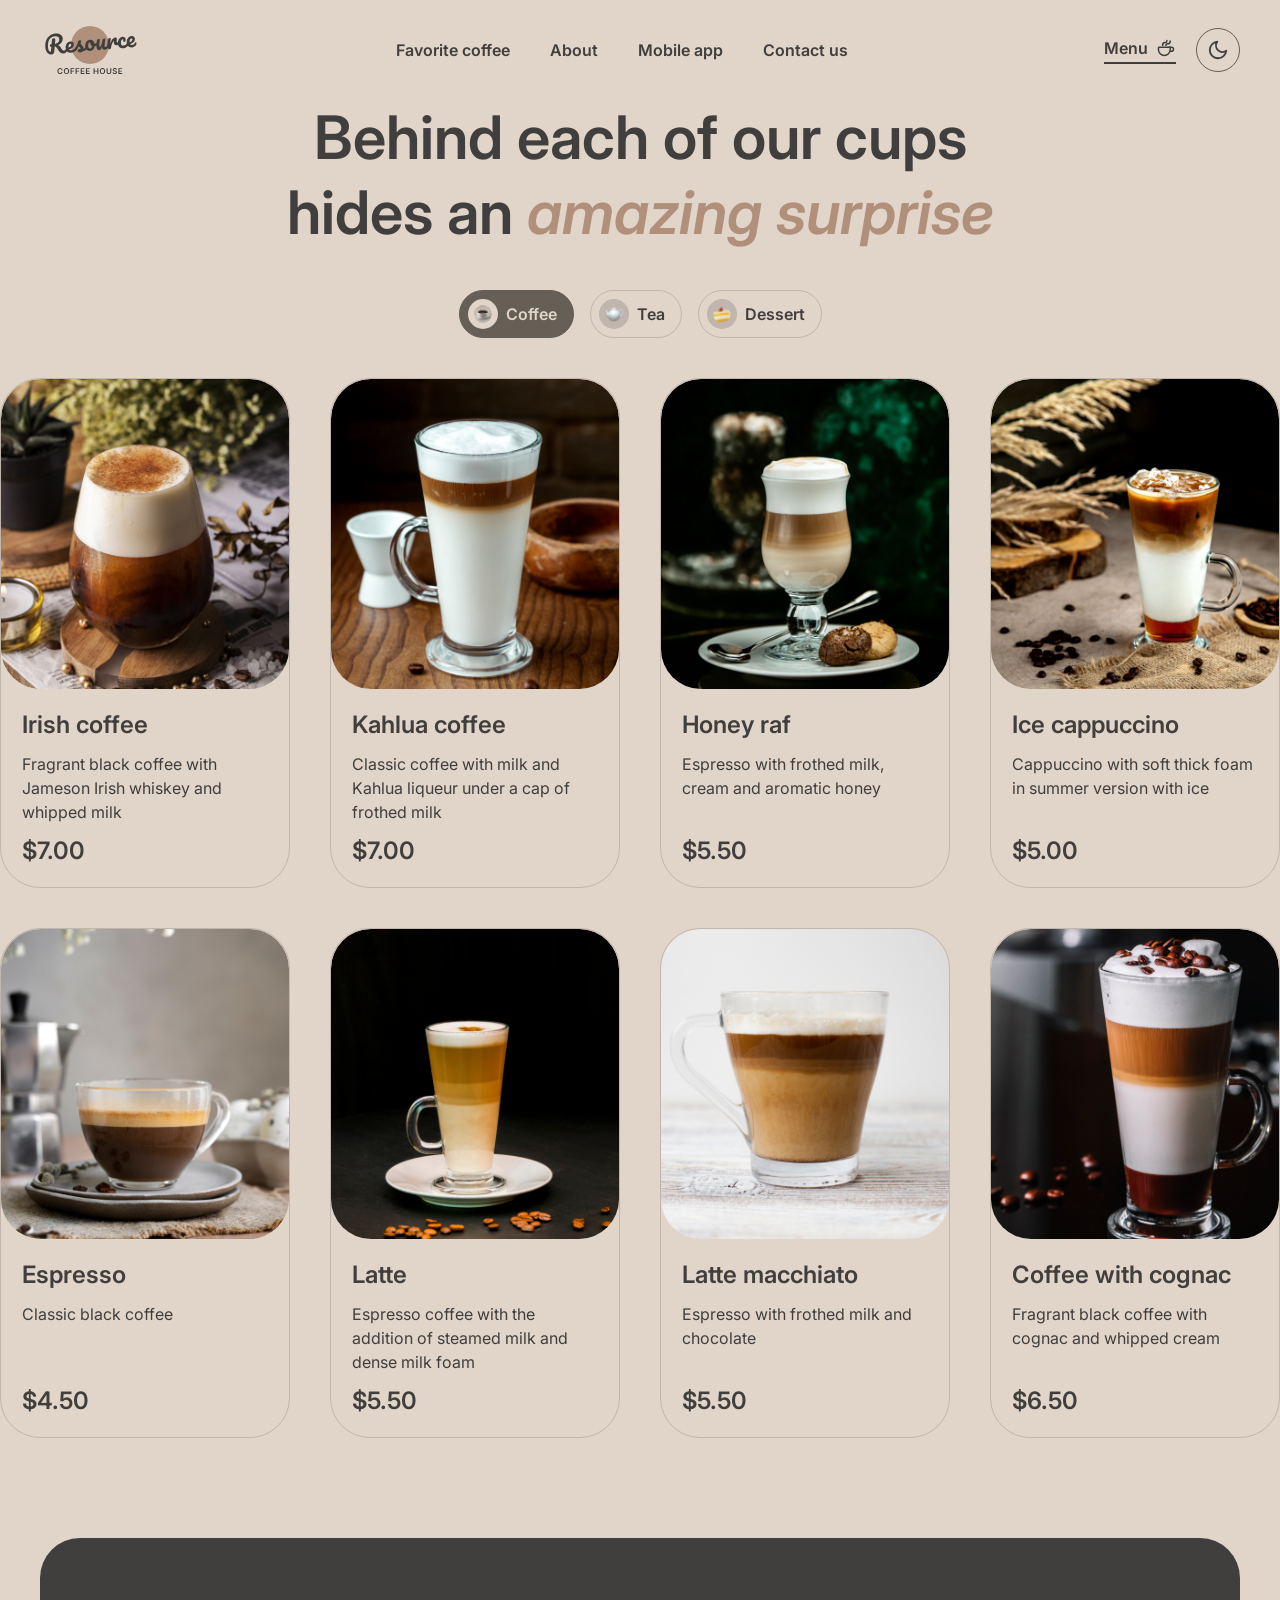
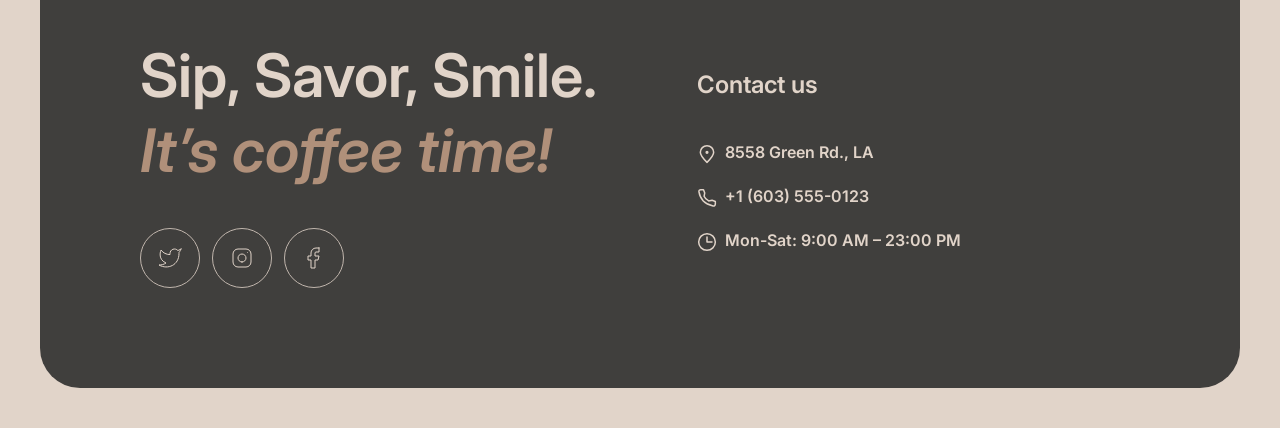
==== commit 42fad05e: "feat: add secondary buttons, menu tab states, button hover animations, and fix asset paths" ====
--- a/menu.html
+++ b/menu.html
@@ -5,7 +5,7 @@
     <meta charset="UTF-8">
     <meta name="viewport" content="width=device-width, initial-scale=1.0">
     <meta name="description" content="Landing page for Coffee House">
-    <link rel="icon" href="/assets/favicon.svg" type="image/svg+xml">
+    <link rel="icon" href="assets/favicon.svg" type="image/svg+xml">
     <link rel="preconnect" href="https://fonts.googleapis.com">
     <link rel="preconnect" href="https://fonts.gstatic.com" crossorigin>
     <link
@@ -73,17 +73,17 @@
                     <p class="Desktop/Heading/heading-2">Behind each of our cups hides an <span
                             class="heading-2.accent">amazing surprise</span></p>
                     <div class="menu-tabs">
-                        <div class="tab-item">
-                            <img src="/assets/coffe-icon.png" alt="tea-cup-icon">
+                        <div class="tab-item active">
+                            <img src="assets/coffe-icon.png" alt="coffee-icon">
                             <p>Coffee</p>
                         </div>
                         <div class="tab-item">
-                            <img src="/assets/tea-icon.png" alt="tea-cup-icon">
+                            <img src="assets/tea-icon.png" alt="tea-cup-icon">
                             <p>Tea</p>
                         </div>
                         <div class="tab-item">
-                            <img src="/assets/deset-icon.png" alt="desert-cup-icon">
-                            <p>Tea</p>
+                            <img src="assets/deset-icon.png" alt="dessert-icon">
+                            <p>Dessert</p>
                         </div>
                     </div>
                 </div>
--- a/style.css
+++ b/style.css
@@ -13,19 +13,6 @@
     font-size: 16px;
     -webkit-font-smoothing: antialiased;
     -moz-osx-font-smoothing: grayscale;
-}
-
-body {
-    font-family: var(--main-font);
-    background-color: var(--Body);
-    color: var(--Dark);
-    line-height: 1.5;
-    overflow-x: hidden;
-}
-
-html.lock,
-body.lock {
-    overflow: hidden;
 }
 
 :root {
@@ -40,6 +27,32 @@
     --Border-Dark: #665F55;
 }
 
+html.dark {
+    --main-font: 'Inter';
+    --Dark: #EDE5DD;
+    --Light: #25201D;
+    --Accent: #C99F84;
+    --Body: #1C1816;
+    --Container: #3A322C;
+    --Backdrop: rgba(28, 24, 22, 0.85);
+    --Border-Light: #4A4038;
+    --Border-Dark: #78695C;
+}
+
+body {
+    font-family: var(--main-font);
+    background-color: var(--Body);
+    color: var(--Dark);
+    line-height: 1.5;
+    overflow-x: hidden;
+    transition: background-color 0.3s ease, color 0.3s ease;
+}
+
+html.lock,
+body.lock {
+    overflow: hidden;
+}
+
 .heading-1 {
     font-family: var(--main-font);
     font-weight: 600;
@@ -160,6 +173,92 @@
     object-fit: contain;
     display: block;
     cursor: pointer;
+}
+
+.logo-coffee.logo-dark {
+    display: none;
+}
+
+html.dark .logo-coffee.logo-light {
+    display: none;
+}
+
+html.dark .logo-coffee.logo-dark {
+    display: block;
+}
+
+.header-actions {
+    display: flex;
+    align-items: center;
+    gap: 16px;
+    margin-left: 20px;
+}
+
+.theme-toggle {
+    width: 44px;
+    height: 44px;
+    border-radius: 50%;
+    border: 1px solid var(--Border-Dark);
+    background-color: transparent;
+    color: var(--Dark);
+    cursor: pointer;
+    display: inline-flex;
+    align-items: center;
+    justify-content: center;
+    transition: all 0.3s cubic-bezier(0.4, 0, 0.2, 1);
+    position: relative;
+    outline: none;
+    flex-shrink: 0;
+    padding: 0;
+}
+
+.theme-toggle:hover {
+    background-color: var(--Border-Dark);
+    color: var(--Light);
+    transform: rotate(15deg) scale(1.05);
+}
+
+.theme-toggle .theme-icon {
+    width: 22px;
+    height: 22px;
+    stroke: currentColor;
+    transition: transform 0.4s cubic-bezier(0.4, 0, 0.2, 1), opacity 0.3s ease;
+}
+
+.theme-toggle .theme-icon-sun {
+    display: none;
+    opacity: 0;
+    transform: rotate(90deg) scale(0.5);
+}
+
+.theme-toggle .theme-icon-moon {
+    display: block;
+    opacity: 1;
+    transform: rotate(0deg) scale(1);
+}
+
+html.dark .theme-toggle {
+    border-color: var(--Border-Dark);
+    color: var(--Accent);
+}
+
+html.dark .theme-toggle:hover {
+    background-color: rgba(201, 159, 132, 0.15);
+    border-color: var(--Accent);
+    color: #FFF;
+    box-shadow: 0 0 16px rgba(201, 159, 132, 0.3);
+}
+
+html.dark .theme-toggle .theme-icon-moon {
+    display: none;
+    opacity: 0;
+    transform: rotate(-90deg) scale(0.5);
+}
+
+html.dark .theme-toggle .theme-icon-sun {
+    display: block;
+    opacity: 1;
+    transform: rotate(0deg) scale(1);
 }
 
 .nav-menu {
@@ -304,10 +403,30 @@
     box-shadow: 0 4px 12px rgba(0, 0, 0, 0.08);
 }
 
+.button-primary::after {
+    content: '';
+    display: inline-block;
+    width: 0;
+    height: 20px;
+    opacity: 0;
+    margin-left: 0;
+    background-image: url('assets/coffee-cup.svg');
+    background-size: contain;
+    background-repeat: no-repeat;
+    background-position: center;
+    transition: width 0.3s ease, margin-left 0.3s ease, opacity 0.3s ease;
+}
+
 .button-primary:hover {
     background-color: #f7f3ef;
     transform: translateY(-2px);
     box-shadow: 0 8px 20px rgba(0, 0, 0, 0.15);
+}
+
+.button-primary:hover::after {
+    width: 20px;
+    margin-left: 8px;
+    opacity: 1;
 }
 
 .button-primary:active {
@@ -351,6 +470,7 @@
     border-radius: 50%;
     border: 1px solid var(--Border-Dark);
     background-color: transparent;
+    color: var(--Dark);
     display: inline-flex;
     align-items: center;
     justify-content: center;
@@ -362,6 +482,7 @@
 
 .button-icon-dark:hover {
     background-color: var(--Border-Dark);
+    color: var(--Light);
 }
 
 .button-icon-dark:hover img {
@@ -706,12 +827,15 @@
     font-weight: 600;
     line-height: 150%;
     position: relative;
+    cursor: pointer;
+}
+
+.contacts-info-container a p {
+    position: relative;
     padding-bottom: 4px;
-    transition: color 0.3s ease;
-    cursor: pointer;
-}
-
-.contacts-info-container a::after {
+}
+
+.contacts-info-container a p::after {
     content: '';
     position: absolute;
     bottom: 0;
@@ -722,7 +846,7 @@
     transition: width 0.3s ease;
 }
 
-.contacts-info-container a:hover::after {
+.contacts-info-container a:hover p::after {
     width: 100%;
 }
 
@@ -790,6 +914,11 @@
     border-color: var(--Container);
 }
 
+.tab-item:hover img,
+.tab-item.active img {
+    background-color: var(--Body);
+}
+
 .tab-item img {
     width: 30px;
     height: 30px;
@@ -797,6 +926,30 @@
     background-color: var(--Border-Light);
     padding: 6px;
     object-fit: contain;
+    transition: background-color 0.3s ease;
+}
+
+.button-secondary {
+    display: inline-flex;
+    align-items: center;
+    justify-content: center;
+    width: 100%;
+    height: 44px;
+    border-radius: 100px;
+    border: 1px solid var(--Border-Dark);
+    background-color: transparent;
+    color: var(--Dark);
+    font-family: var(--main-font);
+    font-size: 16px;
+    font-weight: 600;
+    cursor: pointer;
+    transition: all 0.3s ease;
+}
+
+.button-secondary:hover {
+    background-color: var(--Container);
+    border-color: var(--Container);
+    color: var(--Light);
 }
 
 .menu-grid {
@@ -1032,4 +1185,214 @@
         font-size: 32px;
 
     }
+}
+
+/* ==========================================
+   Dark Theme Refinements & Enhancements
+   ========================================== */
+
+body,
+.wrapper,
+.header-container,
+.hero-container,
+.contacts,
+.preview,
+.button-primary,
+.button-icon-dark,
+.button-icon-light,
+.button-app-store,
+.button-google-play,
+.tab-item,
+.nav-link,
+.coffee-menu a {
+    transition: background-color 0.3s ease, color 0.3s ease, border-color 0.3s ease, box-shadow 0.3s ease;
+}
+
+html.dark .hero-container {
+    background-color: #25201D;
+    border: 1px solid rgba(225, 212, 201, 0.12);
+    box-shadow: 0 16px 40px rgba(0, 0, 0, 0.45);
+}
+
+html.dark .hero-offer h1.heading-1,
+html.dark .hero-offer p.medium {
+    color: #EDE5DD;
+}
+
+html.dark .button-primary {
+    background-color: #EDE5DD;
+    color: #1C1816;
+}
+
+html.dark .button-primary:hover {
+    background-color: #FFFFFF;
+    box-shadow: 0 8px 24px rgba(201, 159, 132, 0.3);
+}
+
+html.dark .coffee-cup {
+    filter: invert(90%) sepia(10%) saturate(150%) hue-rotate(350deg);
+}
+
+html.dark .favorite-coffee h2.heading-2,
+html.dark .slider-description h3.heading-3,
+html.dark .slider-description p.medium,
+html.dark .slider-description p.price {
+    color: #EDE5DD;
+}
+
+html.dark .button-icon-dark {
+    border-color: rgba(225, 212, 201, 0.25);
+    color: #EDE5DD;
+}
+
+html.dark .button-icon-dark img {
+    filter: brightness(0) invert(0.92);
+}
+
+html.dark .button-icon-dark:hover {
+    background-color: var(--Container);
+    border-color: var(--Accent);
+}
+
+html.dark .control {
+    background-color: var(--Border-Light);
+}
+
+html.dark .control.active {
+    background-color: var(--Accent);
+}
+
+html.dark .about h2.heading-2 {
+    color: #EDE5DD;
+}
+
+html.dark .about-img-box {
+    box-shadow: 0 8px 24px rgba(0, 0, 0, 0.35);
+}
+
+
+html.dark .mobile-app-offer h2.heading-2,
+html.dark .mobile-app-offer p.medium {
+    color: #EDE5DD;
+}
+
+html.dark .button-app-store,
+html.dark .button-google-play {
+    border-color: var(--Border-Dark);
+    color: #EDE5DD;
+}
+
+html.dark .button-app-store .app-icon,
+html.dark .button-google-play .app-icon {
+    filter: invert(90%) sepia(10%) saturate(150%) hue-rotate(350deg);
+}
+
+html.dark .button-app-store:hover,
+html.dark .button-google-play:hover {
+    background-color: var(--Border-Dark);
+    border-color: var(--Border-Dark);
+    color: #EDE5DD;
+}
+
+
+html.dark .contacts {
+    background-color: #25201D;
+    border: 1px solid rgba(225, 212, 201, 0.12);
+    box-shadow: 0 16px 40px rgba(0, 0, 0, 0.45);
+}
+
+html.dark .contacts-offer h2.heading-2,
+html.dark .contacts-info h3.heading-3,
+html.dark .contacts-info-container a,
+html.dark .contacts-info-container .contact-item {
+    color: #EDE5DD;
+}
+
+html.dark .contacts-info-container a::after {
+    background-color: #EDE5DD;
+}
+
+html.dark .button-icon-light {
+    border-color: var(--Border-Dark);
+}
+
+html.dark .button-icon-light:hover {
+    background-color: var(--Container);
+    border-color: var(--Accent);
+}
+
+html.dark .button-icon-light:hover img {
+    filter: brightness(1.2);
+}
+
+html.dark .menu-offer p:first-child,
+html.dark .menu-offer .heading-2,
+html.dark p[class*="heading-2"] {
+    color: #EDE5DD;
+}
+
+html.dark .tab-item {
+    border-color: var(--Border-Light);
+    color: #EDE5DD;
+}
+
+html.dark .tab-item:hover,
+html.dark .tab-item.active {
+    background-color: var(--Container);
+    border-color: var(--Accent);
+    color: #EDE5DD;
+}
+
+html.dark .tab-item img {
+    background-color: #2E2723;
+}
+
+html.dark .tab-item:hover img,
+html.dark .tab-item.active img {
+    background-color: #1C1816;
+}
+
+html.dark .button-secondary {
+    border-color: var(--Border-Light);
+    color: #EDE5DD;
+}
+
+html.dark .button-secondary:hover {
+    background-color: var(--Container);
+    border-color: var(--Accent);
+    color: #EDE5DD;
+}
+
+html.dark .preview {
+    border-color: var(--Border-Light);
+    background-color: #231E1B;
+}
+
+html.dark .preview:hover {
+    border-color: var(--Border-Dark);
+    box-shadow: 0 12px 30px rgba(0, 0, 0, 0.5);
+}
+
+html.dark .preview-description .heading-3 {
+    color: #EDE5DD;
+}
+
+html.dark .preview-description .medium {
+    color: #C7BDB4;
+}
+
+/* Burger & Mobile Drawer */
+html.dark .burger {
+    border-color: var(--Border-Dark);
+}
+
+html.dark .bar {
+    border-color: var(--Dark);
+}
+
+@media (max-width: 768px) {
+    html.dark .nav-menu {
+        background-color: #1C1816;
+        border-bottom: 1px solid var(--Border-Light);
+    }
 }
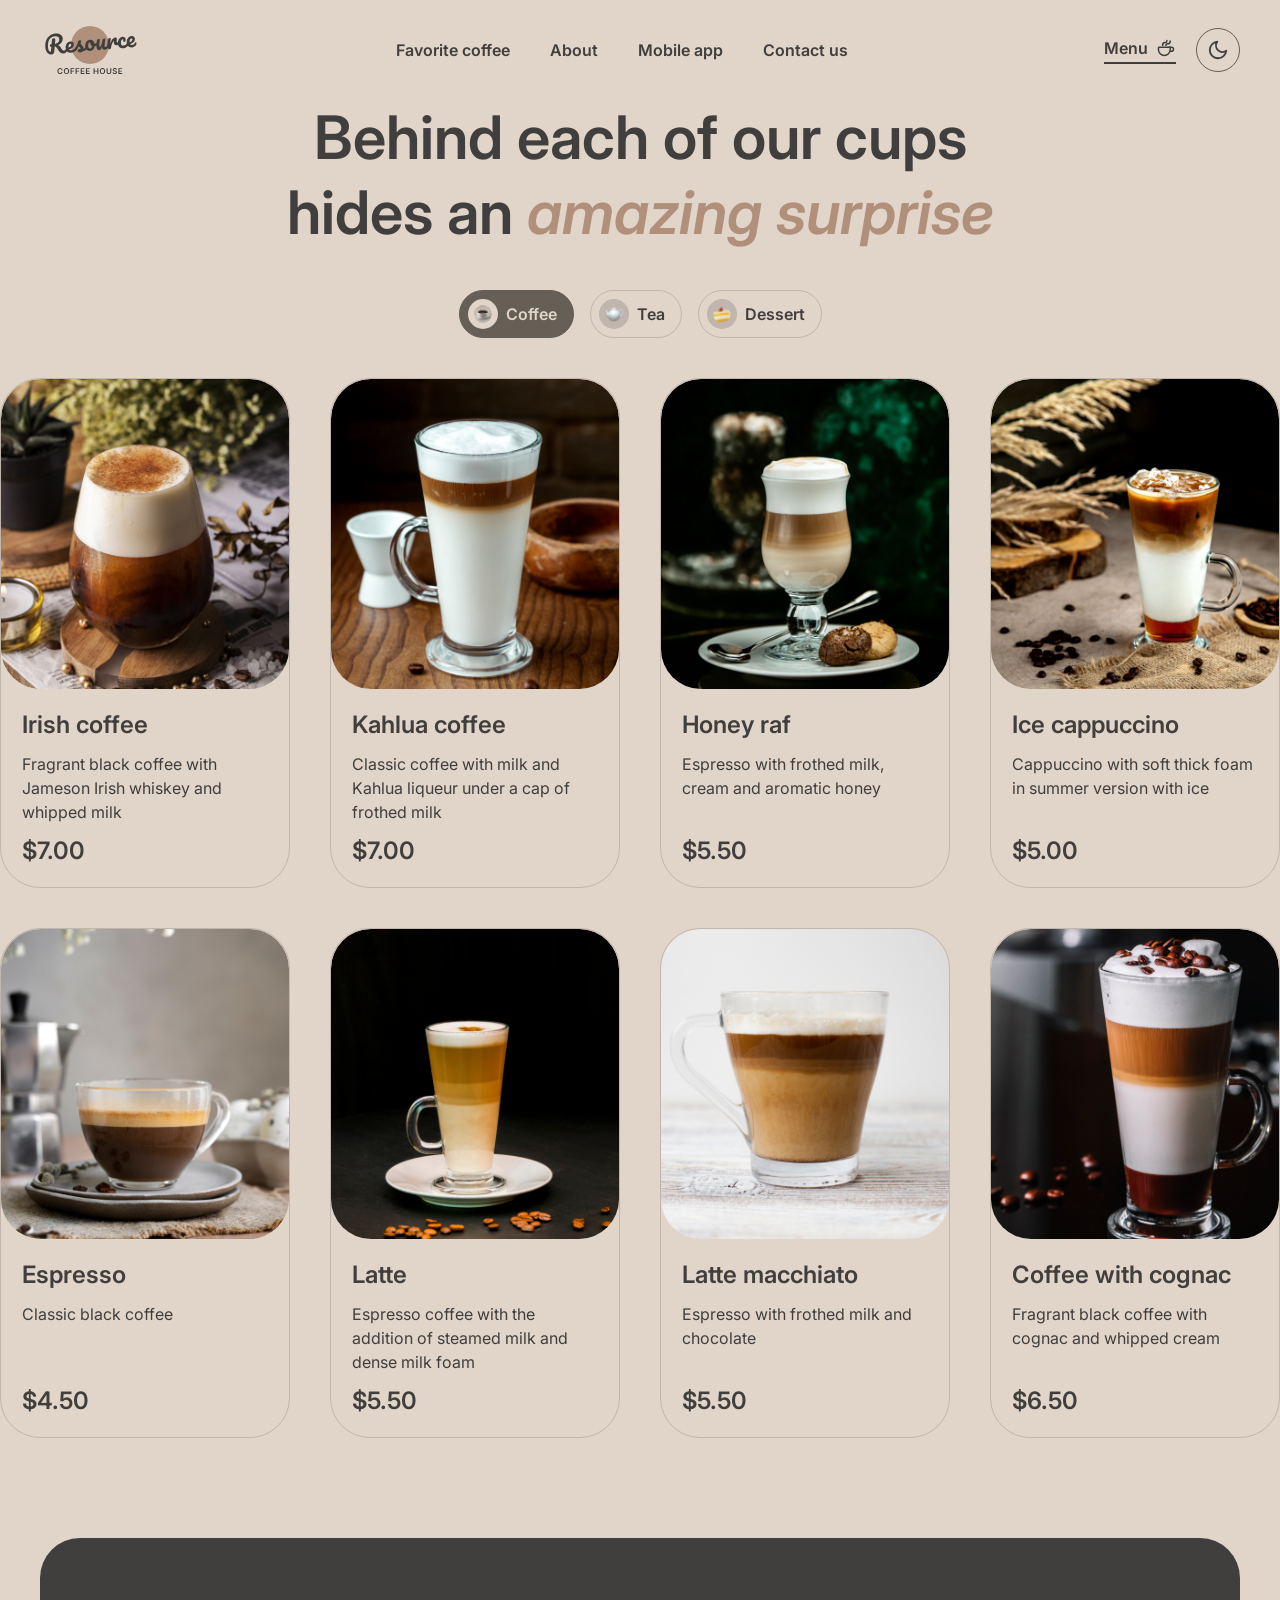
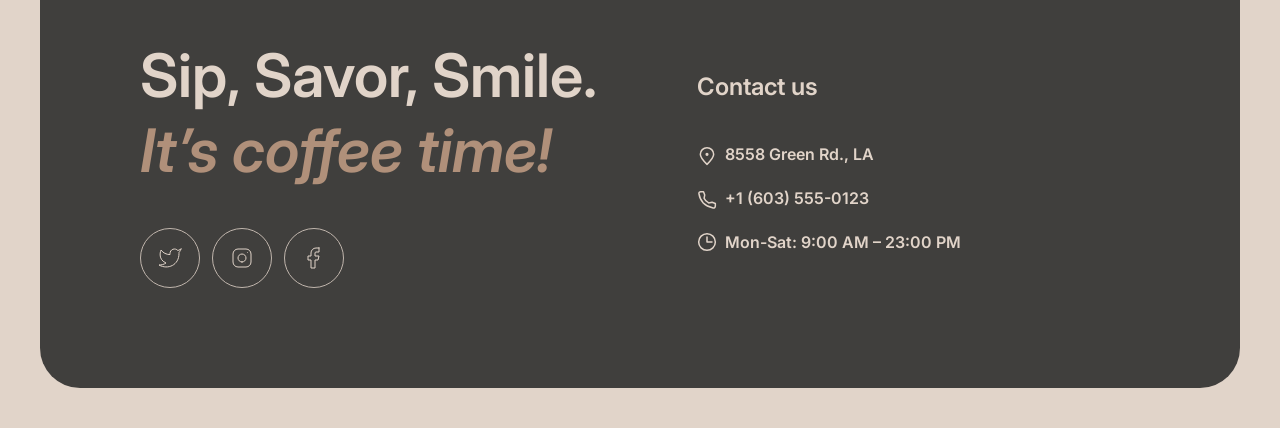
==== commit d17f3c8e: "refactor: improve semantic HTML markup and add load-more button" ====
--- a/menu.html
+++ b/menu.html
@@ -34,7 +34,7 @@
                     </ul>
 
                     <div class="coffee-menu">
-                        <a href="menu.html" id="nav-menu-link">
+                        <a href="menu.html" id="nav-menu-link" class="active">
                             <span>Menu</span>
                             <img class="coffee-cup" src="assets/coffee-cup.svg" alt="coffee-cup-icon" />
                         </a>
@@ -68,10 +68,10 @@
         </header>
 
         <main>
-            <div class="menu-container">
+            <section class="menu-container">
                 <div class="menu-offer">
-                    <p class="Desktop/Heading/heading-2">Behind each of our cups hides an <span
-                            class="heading-2.accent">amazing surprise</span></p>
+                    <h1 class="heading-2">Behind each of our cups hides an <span
+                            class="accent">amazing surprise</span></h1>
                     <div class="menu-tabs">
                         <div class="tab-item active">
                             <img src="assets/coffe-icon.png" alt="coffee-icon">
@@ -89,99 +89,115 @@
                 </div>
                 <div class="menu-grid">
                     <div class="preview">
-                        <img src="assets/coffee-1.svg" alt="coffee-cup">
-                        <div class="preview-description">
-                            <p class="heading-3">Irish coffee</p>
+                        <img src="assets/coffee-1.svg" alt="Irish coffee">
+                        <div class="preview-description">
+                            <h3 class="heading-3">Irish coffee</h3>
                             <p class="medium">Fragrant black coffee with Jameson Irish whiskey and whipped milk</p>
                             <p class="heading-3">$7.00</p>
                         </div>
                     </div>
                     <div class="preview">
-                        <img src="assets/coffee-2.svg" alt="coffee-cup">
-                        <div class="preview-description">
-                            <p class="heading-3">Kahlua coffee</p>
+                        <img src="assets/coffee-2.svg" alt="Kahlua coffee">
+                        <div class="preview-description">
+                            <h3 class="heading-3">Kahlua coffee</h3>
                             <p class="medium">Classic coffee with milk and Kahlua liqueur under a cap of frothed milk
                             </p>
                             <p class="heading-3">$7.00</p>
                         </div>
                     </div>
                     <div class="preview">
-                        <img src="assets/coffee-3.svg" alt="coffee-cup">
-                        <div class="preview-description">
-                            <p class="heading-3">Honey raf</p>
+                        <img src="assets/coffee-3.svg" alt="Honey raf">
+                        <div class="preview-description">
+                            <h3 class="heading-3">Honey raf</h3>
                             <p class="medium">Espresso with frothed milk, cream and aromatic honey</p>
                             <p class="heading-3">$5.50</p>
                         </div>
                     </div>
                     <div class="preview">
-                        <img src="assets/coffee-4.svg" alt="coffee-cup">
-                        <div class="preview-description">
-                            <p class="heading-3">Ice cappuccino</p>
+                        <img src="assets/coffee-4.svg" alt="Ice cappuccino">
+                        <div class="preview-description">
+                            <h3 class="heading-3">Ice cappuccino</h3>
                             <p class="medium">Cappuccino with soft thick foam in summer version with ice</p>
                             <p class="heading-3">$5.00</p>
                         </div>
                     </div>
                     <div class="preview">
-                        <img src="assets/coffee-5.svg" alt="coffee-cup">
-                        <div class="preview-description">
-                            <p class="heading-3">Espresso</p>
+                        <img src="assets/coffee-5.svg" alt="Espresso">
+                        <div class="preview-description">
+                            <h3 class="heading-3">Espresso</h3>
                             <p class="medium">Classic black coffee</p>
                             <p class="heading-3">$4.50</p>
                         </div>
                     </div>
                     <div class="preview">
-                        <img src="assets/coffee-6.svg" alt="coffee-cup">
-                        <div class="preview-description">
-                            <p class="heading-3">Latte</p>
+                        <img src="assets/coffee-6.svg" alt="Latte">
+                        <div class="preview-description">
+                            <h3 class="heading-3">Latte</h3>
                             <p class="medium">Espresso coffee with the addition of steamed milk and dense milk foam</p>
                             <p class="heading-3">$5.50</p>
                         </div>
                     </div>
                     <div class="preview">
-                        <img src="assets/coffee-7.svg" alt="coffee-cup">
-                        <div class="preview-description">
-                            <p class="heading-3">Latte macchiato</p>
+                        <img src="assets/coffee-7.svg" alt="Latte macchiato">
+                        <div class="preview-description">
+                            <h3 class="heading-3">Latte macchiato</h3>
                             <p class="medium">Espresso with frothed milk and chocolate</p>
                             <p class="heading-3">$5.50</p>
                         </div>
                     </div>
                     <div class="preview">
-                        <img src="assets/coffee-8.svg" alt="coffee-cup">
-                        <div class="preview-description">
-                            <p class="heading-3">Coffee with cognac</p>
+                        <img src="assets/coffee-8.svg" alt="Coffee with cognac">
+                        <div class="preview-description">
+                            <h3 class="heading-3">Coffee with cognac</h3>
                             <p class="medium">Fragrant black coffee with cognac and whipped cream</p>
                             <p class="heading-3">$6.50</p>
                         </div>
                     </div>
                 </div>
-            </div>
+                <button class="button-refresh" id="load-more" aria-label="Load more cards">
+                    <svg width="24" height="24" viewBox="0 0 24 24" fill="none" xmlns="http://www.w3.org/2000/svg">
+                        <path d="M21.5 2V6H17.5M2.5 22V18H6.5M21 11.5C20.5 7 16.5 3.5 12 3.5C7.5 3.5 3.7 6.6 3 11M21 13C20.3 17.4 16.5 20.5 12 20.5C7.5 20.5 3.5 17 3 12.5" stroke="currentColor" stroke-width="2" stroke-linecap="round" stroke-linejoin="round"/>
+                    </svg>
+                </button>
+            </section>
         </main>
         <footer>
             <div class="contacts" id="contacts">
                 <div class="contacts-offer">
                     <h2 class="heading-2">
                         Sip, Savor, Smile. <br>
-                        <span class="heading-2.accent accent">It’s coffee time!</span>
+                        <span class="accent">It’s coffee time!</span>
                     </h2>
                     <div class="socials-footer">
-                        <button class="button-icon-light"><img src="/assets/twitter.svg" alt="twitter icon"></button>
-                        <button class="button-icon-light"> <img src="/assets/instagram.svg"
-                                alt="instagram icon"></button>
-                        <button class="button-icon-light"><img src="/assets/facebook.svg" alt="facebook icon"></button>
+                        <a href="https://twitter.com" target="_blank" rel="noopener noreferrer"
+                            class="button-icon-light" aria-label="Twitter">
+                            <img src="assets/twitter.svg" alt="twitter icon">
+                        </a>
+                        <a href="https://instagram.com" target="_blank" rel="noopener noreferrer"
+                            class="button-icon-light" aria-label="Instagram">
+                            <img src="assets/instagram.svg" alt="instagram icon">
+                        </a>
+                        <a href="https://facebook.com" target="_blank" rel="noopener noreferrer"
+                            class="button-icon-light" aria-label="Facebook">
+                            <img src="assets/facebook.svg" alt="facebook icon">
+                        </a>
                     </div>
                 </div>
                 <div class="contacts-info">
                     <h3 class="heading-3">Contact us</h3>
                     <div class="contacts-info-container">
-                        <a> <img src="/assets/pin-alt.svg" alt="pin-alt">
+                        <a href="https://maps.google.com/?q=8558+Green+Rd+LA" target="_blank" rel="noopener noreferrer">
+                            <img src="assets/pin-alt.svg" alt="pin-alt">
                             <p>8558 Green Rd., LA</p>
                         </a>
-                        <a> <img src="/assets/phone.svg" alt="phone icon">
+                        <a href="tel:+16035550123">
+                            <img src="assets/phone.svg" alt="phone icon">
                             <p>+1 (603) 555-0123</p>
                         </a>
-                        <a> <img src="/assets/clock.svg" alt="clock icon">
+                        <div class="contact-item">
+                            <img src="assets/clock.svg" alt="clock icon">
                             <p>Mon-Sat: 9:00 AM – 23:00 PM</p>
-                        </a>
+                        </div>
                     </div>
                 </div>
             </div>
--- a/style.css
+++ b/style.css
@@ -1005,6 +1005,31 @@
     flex-grow: 1;
 }
 
+.button-refresh {
+    display: none;
+    align-items: center;
+    justify-content: center;
+    width: 60px;
+    height: 60px;
+    border-radius: 50%;
+    border: 1px solid var(--Border-Dark);
+    background-color: transparent;
+    color: var(--Dark);
+    cursor: pointer;
+    margin-top: 40px;
+    transition: all 0.3s ease;
+}
+
+.button-refresh:hover {
+    background-color: var(--Container);
+    border-color: var(--Container);
+    color: var(--Light);
+}
+
+.button-refresh svg {
+    stroke: currentColor;
+}
+
 .desktop-only {
     display: none;
 }
@@ -1135,10 +1160,35 @@
     .contacts-info {
         max-width: 590px;
     }
-}
-
-
-@media (max-width: 380px) {
+
+    .menu-container {
+        padding: 0 40px;
+    }
+
+    .menu-grid {
+        grid-template-columns: repeat(2, 1fr);
+        gap: 40px;
+        max-width: 688px;
+        margin: 0 auto;
+    }
+
+    .menu-grid .preview:nth-child(n+5) {
+        display: none;
+    }
+
+    .button-refresh {
+        display: inline-flex;
+    }
+}
+
+@media (max-width: 600px) {
+    .hero-offer h1.heading-1 {
+        font-size: 42px;
+    }
+}
+
+
+@media (max-width: 450px) {
     .header-container {
         padding: 16px 16px;
     }
@@ -1183,7 +1233,24 @@
     .about h2.heading-2,
     .mobile-app-offer h2.heading-2 {
         font-size: 32px;
-
+    }
+
+    .menu-container {
+        padding: 0 16px;
+    }
+
+    .menu-offer h1.heading-2 {
+        font-size: 32px;
+    }
+
+    .menu-grid {
+        grid-template-columns: 1fr;
+        max-width: 310px;
+        margin: 0 auto;
+    }
+
+    .button-refresh {
+        display: inline-flex;
     }
 }
 
@@ -1363,6 +1430,17 @@
     color: #EDE5DD;
 }
 
+html.dark .button-refresh {
+    border-color: var(--Border-Light);
+    color: #EDE5DD;
+}
+
+html.dark .button-refresh:hover {
+    background-color: var(--Container);
+    border-color: var(--Accent);
+    color: #EDE5DD;
+}
+
 html.dark .preview {
     border-color: var(--Border-Light);
     background-color: #231E1B;
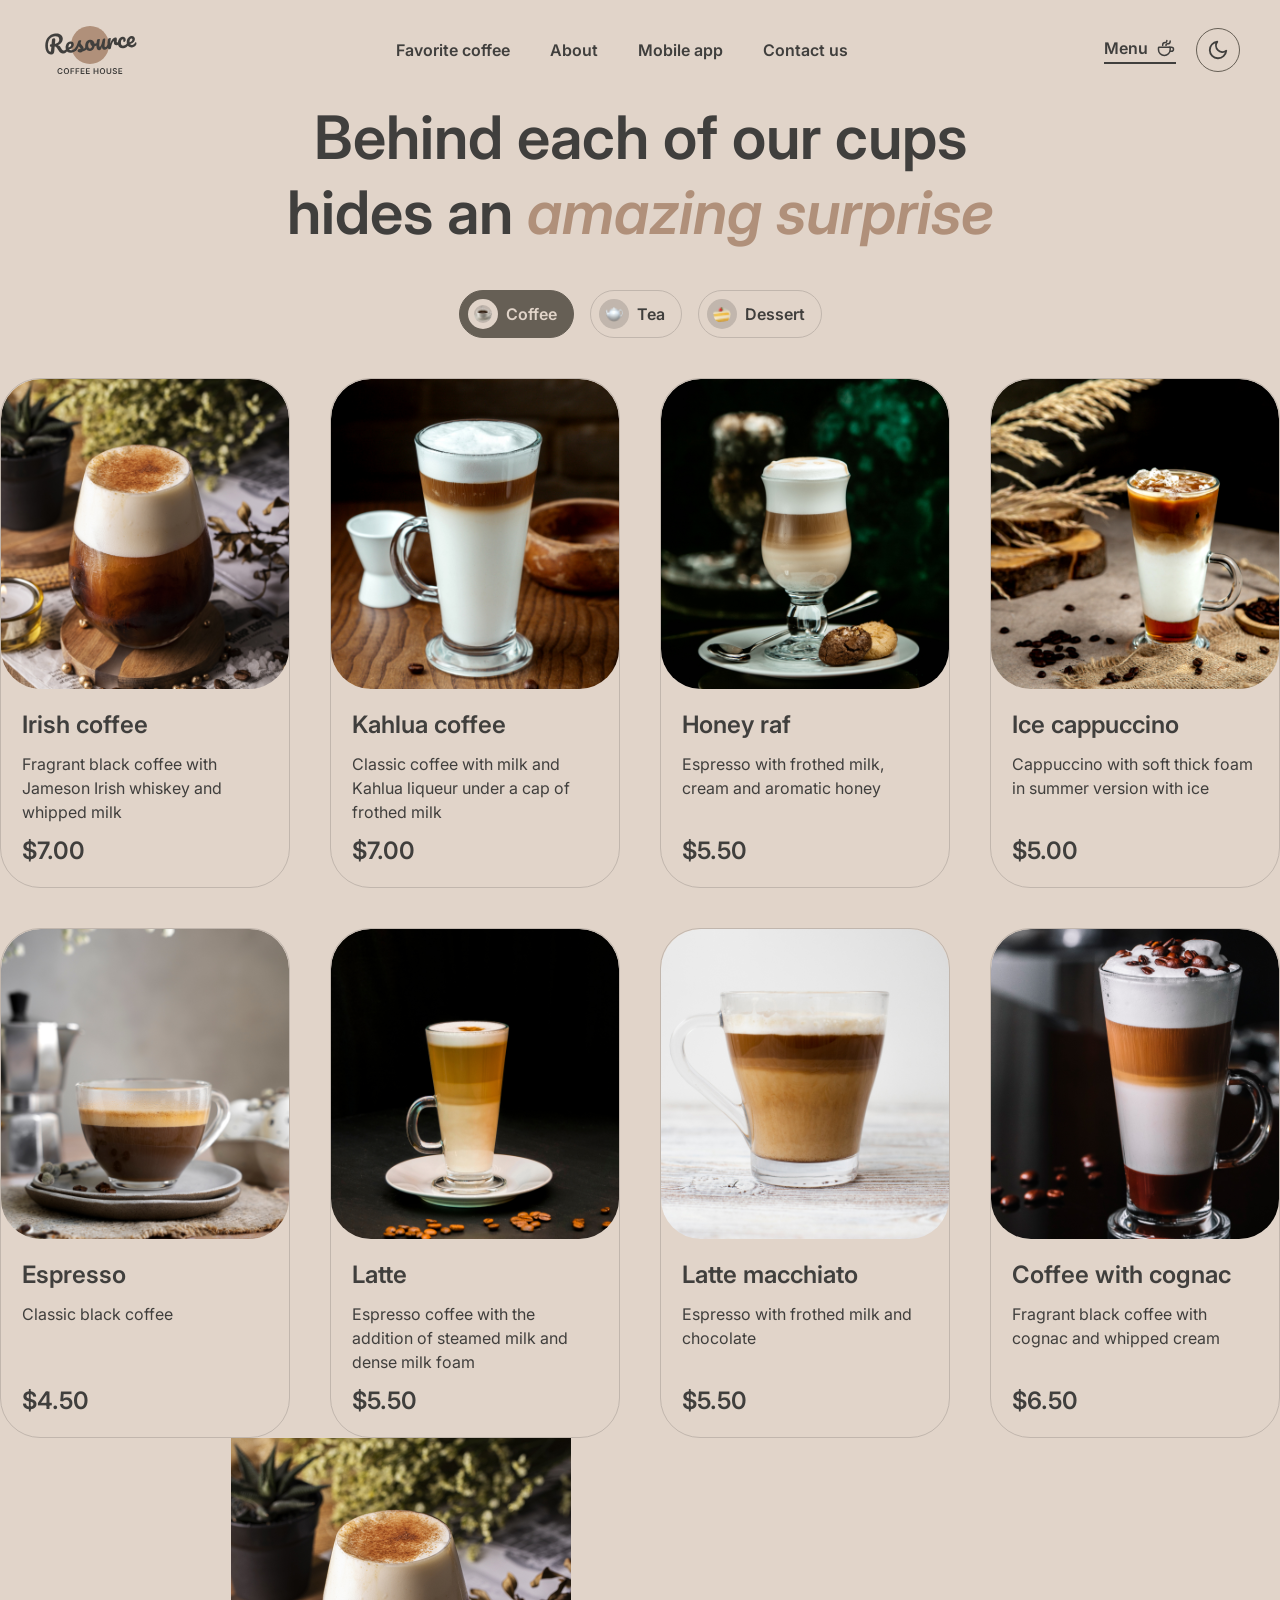
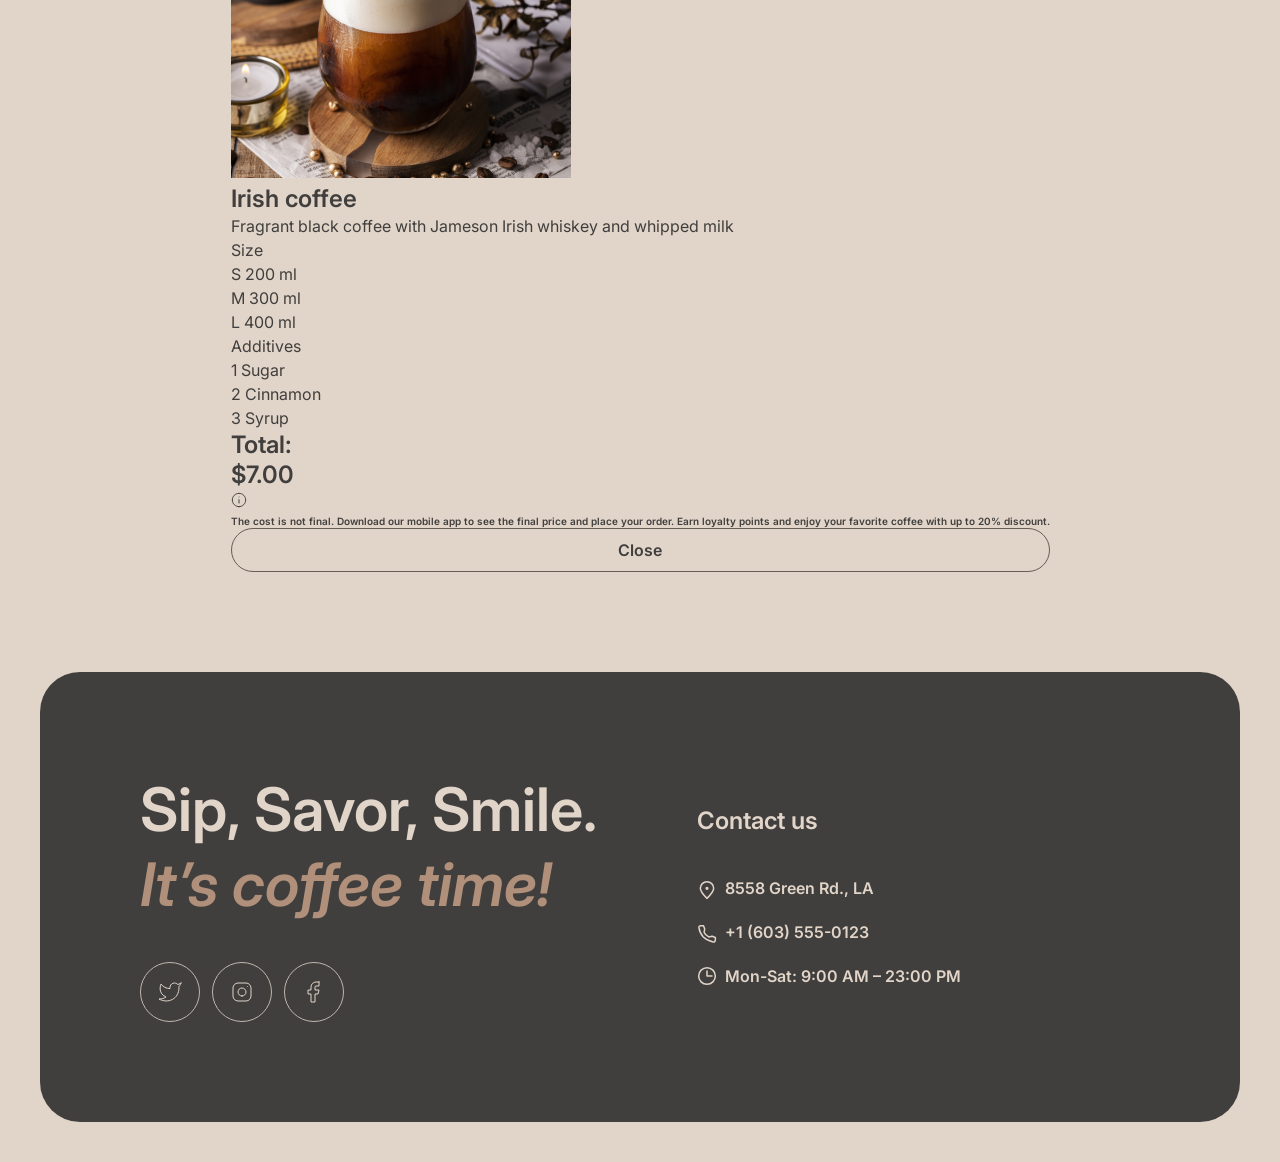
==== commit 923886cf: "feat: add product modal component to  HTML structure" ====
--- a/menu.html
+++ b/menu.html
@@ -14,6 +14,7 @@
     <title>Coffee House</title>
     <link rel="stylesheet" href="style.css">
     <script src="script.js" defer></script>
+    <script src="menu.js" defer></script>
 </head>
 
 <body>
@@ -43,10 +44,12 @@
 
                 <div class="header-actions">
                     <button id="theme-toggle" class="theme-toggle" aria-label="Toggle theme" title="Switch theme">
-                        <svg class="theme-icon theme-icon-moon" width="22" height="22" viewBox="0 0 24 24" fill="none" stroke="currentColor" stroke-width="2" stroke-linecap="round" stroke-linejoin="round">
+                        <svg class="theme-icon theme-icon-moon" width="22" height="22" viewBox="0 0 24 24" fill="none"
+                            stroke="currentColor" stroke-width="2" stroke-linecap="round" stroke-linejoin="round">
                             <path d="M21 12.79A9 9 0 1 1 11.21 3 7 7 0 0 0 21 12.79Z"></path>
                         </svg>
-                        <svg class="theme-icon theme-icon-sun" width="22" height="22" viewBox="0 0 24 24" fill="none" stroke="currentColor" stroke-width="2" stroke-linecap="round" stroke-linejoin="round">
+                        <svg class="theme-icon theme-icon-sun" width="22" height="22" viewBox="0 0 24 24" fill="none"
+                            stroke="currentColor" stroke-width="2" stroke-linecap="round" stroke-linejoin="round">
                             <circle cx="12" cy="12" r="5"></circle>
                             <line x1="12" y1="1" x2="12" y2="3"></line>
                             <line x1="12" y1="21" x2="12" y2="23"></line>
@@ -70,18 +73,18 @@
         <main>
             <section class="menu-container">
                 <div class="menu-offer">
-                    <h1 class="heading-2">Behind each of our cups hides an <span
-                            class="accent">amazing surprise</span></h1>
+                    <h1 class="heading-2">Behind each of our cups hides an <span class="accent">amazing surprise</span>
+                    </h1>
                     <div class="menu-tabs">
-                        <div class="tab-item active">
+                        <div class="tab-item active" data-filter="coffee">
                             <img src="assets/coffe-icon.png" alt="coffee-icon">
                             <p>Coffee</p>
                         </div>
-                        <div class="tab-item">
+                        <div class="tab-item" data-filter="tea">
                             <img src="assets/tea-icon.png" alt="tea-cup-icon">
                             <p>Tea</p>
                         </div>
-                        <div class="tab-item">
+                        <div class="tab-item" data-filter="dessert">
                             <img src="assets/deset-icon.png" alt="dessert-icon">
                             <p>Dessert</p>
                         </div>
@@ -156,9 +159,69 @@
                 </div>
                 <button class="button-refresh" id="load-more" aria-label="Load more cards">
                     <svg width="24" height="24" viewBox="0 0 24 24" fill="none" xmlns="http://www.w3.org/2000/svg">
-                        <path d="M21.5 2V6H17.5M2.5 22V18H6.5M21 11.5C20.5 7 16.5 3.5 12 3.5C7.5 3.5 3.7 6.6 3 11M21 13C20.3 17.4 16.5 20.5 12 20.5C7.5 20.5 3.5 17 3 12.5" stroke="currentColor" stroke-width="2" stroke-linecap="round" stroke-linejoin="round"/>
+                        <path
+                            d="M21.5 2V6H17.5M2.5 22V18H6.5M21 11.5C20.5 7 16.5 3.5 12 3.5C7.5 3.5 3.7 6.6 3 11M21 13C20.3 17.4 16.5 20.5 12 20.5C7.5 20.5 3.5 17 3 12.5"
+                            stroke="currentColor" stroke-width="2" stroke-linecap="round" stroke-linejoin="round" />
                     </svg>
                 </button>
+                <div id="myModal" class="modal">
+                    <div class="modal-content">
+                        <div class="image-card">
+                            <img id="modal-img" src="assets/coffee-1.svg" alt="Irish coffee">
+                        </div>
+                        <div class="menu-description" id="description">
+                            <div class="menu-title" id="modal-card-container">
+                                <h3 class="heading-3">Irish coffee</h3>
+                                <p class="medium">Fragrant black coffee with Jameson Irish whiskey and whipped milk</p>
+                            </div>
+                            <div class="menu-size" id="modal-card-container">
+                                <p class="medium">Size</p>
+                                <div class="modal-tabs-size">
+                                    <div class="tab-item-modal">
+                                        <span>S</span>
+                                        <span>200 ml</span>
+                                    </div>
+                                    <div class="tab-item-modal">
+                                        <span>M</span>
+                                        <span>300 ml</span>
+                                    </div>
+                                    <div class="tab-item-modal">
+                                        <span>L</span>
+                                        <span>400 ml</span>
+                                    </div>
+                                </div>
+                            </div>
+                            <div class="menu-additives" id="modal-card-container">
+                                <p class="medium">Additives</p>
+                                <div class="modal-tabs-additives">
+                                    <div class="tab-item-modal">
+                                        <span>1</span>
+                                        <span>Sugar</span>
+                                    </div>
+                                    <div class="tab-item-modal">
+                                        <span>2</span>
+                                        <span>Cinnamon</span>
+                                    </div>
+                                    <div class="tab-item-modal">
+                                        <span>3</span>
+                                        <span>Syrup</span>
+                                    </div>
+                                </div>
+                            </div>
+                            <div class="modal-total">
+                                <p class="heading-3">Total:</p>
+                                <p class="heading-3">$7.00</p>
+                            </div>
+                            <div class="modal-alert">
+                                <img src="assets/info-empty.svg" alt="info">
+                                <p class="caption">The cost is not final. Download our mobile app to see the final price
+                                    and place your order. Earn loyalty points and enjoy your favorite coffee with up to
+                                    20% discount.</p>
+                            </div>
+                            <button type="button" class="button-secondary modal-close-btn" id="close">Close</button>
+                        </div>
+                    </div>
+                </div>
             </section>
         </main>
         <footer>
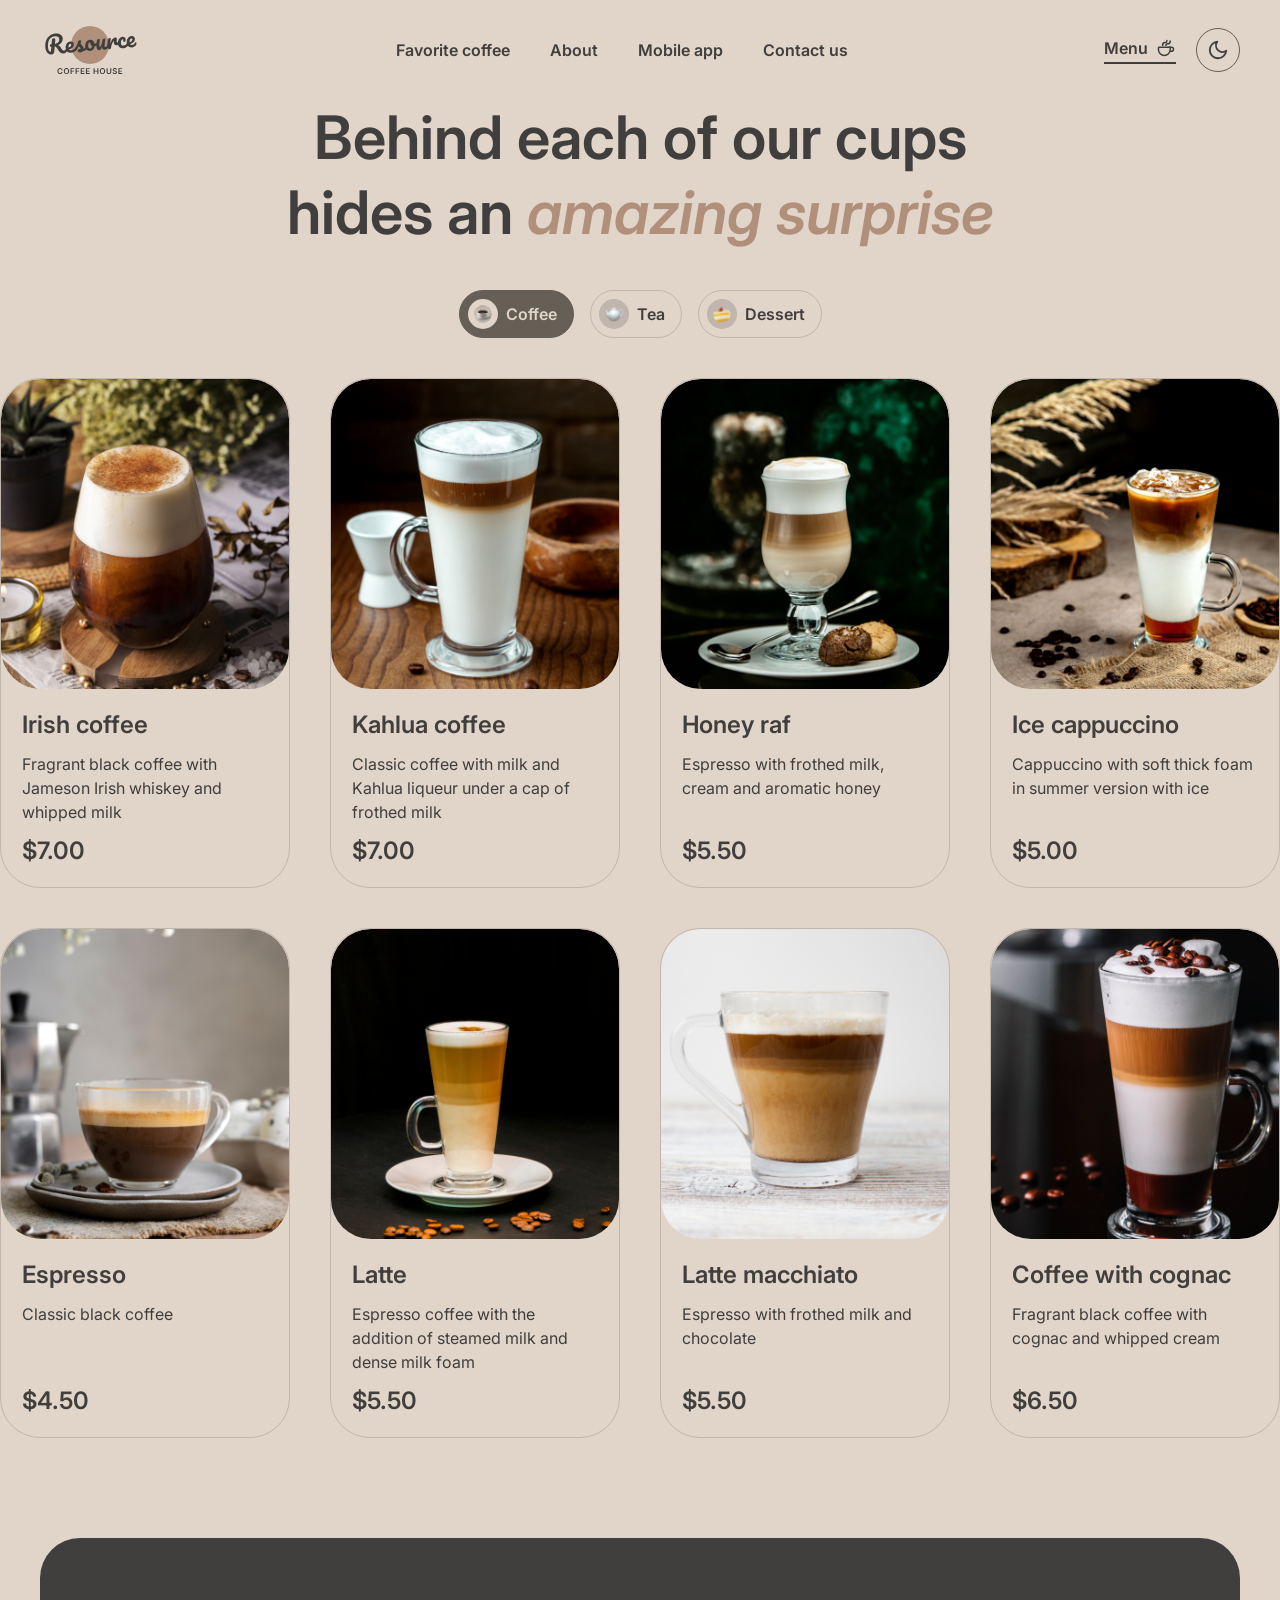
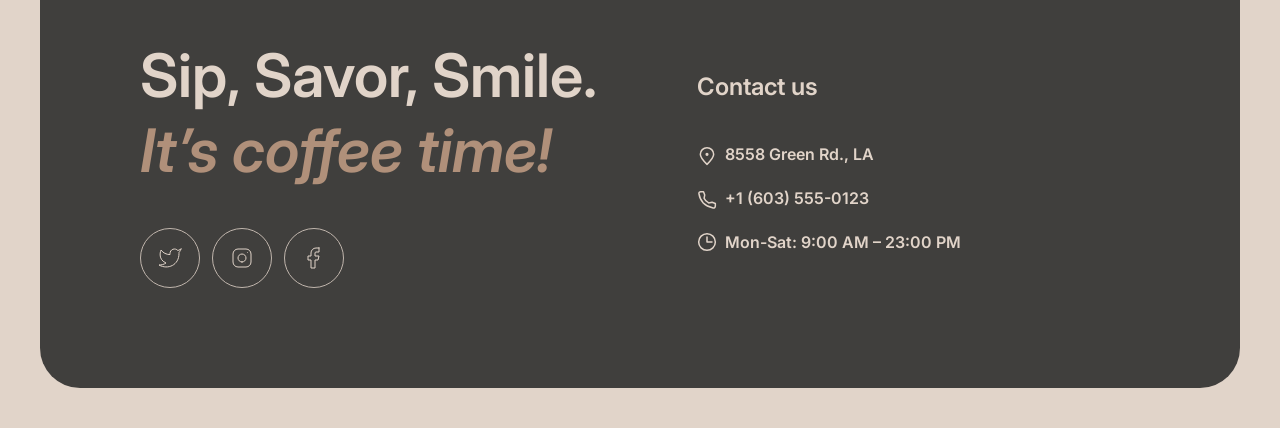
==== commit 81d2ee49: "refactor: remove static menu HTML for dynamic generation" ====
--- a/menu.html
+++ b/menu.html
@@ -90,73 +90,7 @@
                         </div>
                     </div>
                 </div>
-                <div class="menu-grid">
-                    <div class="preview">
-                        <img src="assets/coffee-1.svg" alt="Irish coffee">
-                        <div class="preview-description">
-                            <h3 class="heading-3">Irish coffee</h3>
-                            <p class="medium">Fragrant black coffee with Jameson Irish whiskey and whipped milk</p>
-                            <p class="heading-3">$7.00</p>
-                        </div>
-                    </div>
-                    <div class="preview">
-                        <img src="assets/coffee-2.svg" alt="Kahlua coffee">
-                        <div class="preview-description">
-                            <h3 class="heading-3">Kahlua coffee</h3>
-                            <p class="medium">Classic coffee with milk and Kahlua liqueur under a cap of frothed milk
-                            </p>
-                            <p class="heading-3">$7.00</p>
-                        </div>
-                    </div>
-                    <div class="preview">
-                        <img src="assets/coffee-3.svg" alt="Honey raf">
-                        <div class="preview-description">
-                            <h3 class="heading-3">Honey raf</h3>
-                            <p class="medium">Espresso with frothed milk, cream and aromatic honey</p>
-                            <p class="heading-3">$5.50</p>
-                        </div>
-                    </div>
-                    <div class="preview">
-                        <img src="assets/coffee-4.svg" alt="Ice cappuccino">
-                        <div class="preview-description">
-                            <h3 class="heading-3">Ice cappuccino</h3>
-                            <p class="medium">Cappuccino with soft thick foam in summer version with ice</p>
-                            <p class="heading-3">$5.00</p>
-                        </div>
-                    </div>
-                    <div class="preview">
-                        <img src="assets/coffee-5.svg" alt="Espresso">
-                        <div class="preview-description">
-                            <h3 class="heading-3">Espresso</h3>
-                            <p class="medium">Classic black coffee</p>
-                            <p class="heading-3">$4.50</p>
-                        </div>
-                    </div>
-                    <div class="preview">
-                        <img src="assets/coffee-6.svg" alt="Latte">
-                        <div class="preview-description">
-                            <h3 class="heading-3">Latte</h3>
-                            <p class="medium">Espresso coffee with the addition of steamed milk and dense milk foam</p>
-                            <p class="heading-3">$5.50</p>
-                        </div>
-                    </div>
-                    <div class="preview">
-                        <img src="assets/coffee-7.svg" alt="Latte macchiato">
-                        <div class="preview-description">
-                            <h3 class="heading-3">Latte macchiato</h3>
-                            <p class="medium">Espresso with frothed milk and chocolate</p>
-                            <p class="heading-3">$5.50</p>
-                        </div>
-                    </div>
-                    <div class="preview">
-                        <img src="assets/coffee-8.svg" alt="Coffee with cognac">
-                        <div class="preview-description">
-                            <h3 class="heading-3">Coffee with cognac</h3>
-                            <p class="medium">Fragrant black coffee with cognac and whipped cream</p>
-                            <p class="heading-3">$6.50</p>
-                        </div>
-                    </div>
-                </div>
+                <div class="menu-grid"></div>
                 <button class="button-refresh" id="load-more" aria-label="Load more cards">
                     <svg width="24" height="24" viewBox="0 0 24 24" fill="none" xmlns="http://www.w3.org/2000/svg">
                         <path
@@ -165,62 +99,7 @@
                     </svg>
                 </button>
                 <div id="myModal" class="modal">
-                    <div class="modal-content">
-                        <div class="image-card">
-                            <img id="modal-img" src="assets/coffee-1.svg" alt="Irish coffee">
-                        </div>
-                        <div class="menu-description" id="description">
-                            <div class="menu-title" id="modal-card-container">
-                                <h3 class="heading-3">Irish coffee</h3>
-                                <p class="medium">Fragrant black coffee with Jameson Irish whiskey and whipped milk</p>
-                            </div>
-                            <div class="menu-size" id="modal-card-container">
-                                <p class="medium">Size</p>
-                                <div class="modal-tabs-size">
-                                    <div class="tab-item-modal">
-                                        <span>S</span>
-                                        <span>200 ml</span>
-                                    </div>
-                                    <div class="tab-item-modal">
-                                        <span>M</span>
-                                        <span>300 ml</span>
-                                    </div>
-                                    <div class="tab-item-modal">
-                                        <span>L</span>
-                                        <span>400 ml</span>
-                                    </div>
-                                </div>
-                            </div>
-                            <div class="menu-additives" id="modal-card-container">
-                                <p class="medium">Additives</p>
-                                <div class="modal-tabs-additives">
-                                    <div class="tab-item-modal">
-                                        <span>1</span>
-                                        <span>Sugar</span>
-                                    </div>
-                                    <div class="tab-item-modal">
-                                        <span>2</span>
-                                        <span>Cinnamon</span>
-                                    </div>
-                                    <div class="tab-item-modal">
-                                        <span>3</span>
-                                        <span>Syrup</span>
-                                    </div>
-                                </div>
-                            </div>
-                            <div class="modal-total">
-                                <p class="heading-3">Total:</p>
-                                <p class="heading-3">$7.00</p>
-                            </div>
-                            <div class="modal-alert">
-                                <img src="assets/info-empty.svg" alt="info">
-                                <p class="caption">The cost is not final. Download our mobile app to see the final price
-                                    and place your order. Earn loyalty points and enjoy your favorite coffee with up to
-                                    20% discount.</p>
-                            </div>
-                            <button type="button" class="button-secondary modal-close-btn" id="close">Close</button>
-                        </div>
-                    </div>
+                    <div class="modal-content"></div>
                 </div>
             </section>
         </main>
--- a/style.css
+++ b/style.css
@@ -490,10 +490,11 @@
 }
 
 .row-slider {
-    flex: 1;
-    display: flex;
-    justify-content: center;
-    align-items: center;
+    display: flex;
+    justify-content: flex-start;
+    align-items: center;
+    max-width: 480px;
+    width: 100%;
     overflow: hidden;
 }
 
@@ -504,6 +505,8 @@
     text-align: center;
     max-width: 480px;
     width: 100%;
+    flex-shrink: 0;
+    transition: transform 0.4s ease-in-out;
 }
 
 .slider-image-wrapper {
@@ -1473,4 +1476,241 @@
         background-color: #1C1816;
         border-bottom: 1px solid var(--Border-Light);
     }
+}
+
+
+
+.modal {
+    position: fixed;
+    z-index: 1000;
+    left: 0;
+    top: 0;
+    width: 100%;
+    height: 100%;
+    background: var(--Backdrop);
+    display: none;
+    justify-content: center;
+    align-items: center;
+    padding: 16px;
+}
+
+.modal-content {
+    background-color: var(--Body);
+    color: var(--Dark);
+    border-radius: 40px;
+    max-width: 800px;
+    width: 100%;
+    padding: 16px;
+    display: flex;
+    gap: 30px;
+    position: relative;
+    box-sizing: border-box;
+}
+
+.modal-content .image-card {
+    width: 310px;
+    height: 310px;
+    border-radius: 40px;
+    overflow: hidden;
+    flex-shrink: 0;
+    display: flex;
+    align-items: center;
+    justify-content: center;
+}
+
+.modal-content .image-card img {
+    width: 100%;
+    height: 100%;
+    object-fit: cover;
+    border-radius: 40px;
+}
+
+.modal-content .menu-description {
+    display: flex;
+    flex-direction: column;
+    gap: 20px;
+    flex-grow: 1;
+    padding: 0;
+}
+
+.modal-content .menu-title {
+    display: flex;
+    flex-direction: column;
+    gap: 12px;
+}
+
+.modal-content .menu-title .heading-3 {
+    color: var(--Dark);
+}
+
+.modal-content .menu-title .medium {
+    color: var(--Dark);
+}
+
+.modal-content .menu-size,
+.modal-content .menu-additives {
+    display: flex;
+    flex-direction: column;
+    gap: 8px;
+}
+
+.modal-content .menu-size p.medium,
+.modal-content .menu-additives p.medium {
+    color: var(--Dark);
+}
+
+.modal-tabs-size,
+.modal-tabs-additives {
+    display: flex;
+    gap: 8px;
+    flex-wrap: wrap;
+}
+
+.tab-item-modal {
+    display: inline-flex;
+    align-items: center;
+    gap: 8px;
+    padding: 8px 16px 8px 8px;
+    border-radius: 100px;
+    border: 1px solid var(--Border-Light);
+    background-color: transparent;
+    cursor: pointer;
+    font-size: 16px;
+    font-weight: 600;
+    color: var(--Dark);
+    user-select: none;
+    transition: all 0.3s ease;
+
+    span {
+        font-family: var(--main-font);
+        font-weight: 600;
+        font-style: Semi Bold;
+        font-size: 16px;
+        line-height: 150%;
+        letter-spacing: 0%;
+        text-align: center;
+        vertical-align: middle;
+    }
+}
+
+.tab-item-modal span:first-child {
+    width: 30px;
+    height: 30px;
+    border-radius: 50%;
+    background-color: var(--Border-Light);
+    display: flex;
+    align-items: center;
+    justify-content: center;
+    font-size: 16px;
+    font-weight: 600;
+    color: var(--Dark);
+    transition: background-color 0.3s ease, color 0.3s ease;
+}
+
+.tab-item-modal:hover,
+.tab-item-modal.active {
+    background-color: var(--Container);
+    border-color: var(--Container);
+    color: var(--Light);
+}
+
+.tab-item-modal:hover span:first-child,
+.tab-item-modal.active span:first-child {
+    background-color: var(--Body);
+    color: var(--Dark);
+}
+
+.modal-total {
+    display: flex;
+    justify-content: space-between;
+    align-items: center;
+    padding-top: 4px;
+}
+
+.modal-total .heading-3 {
+    color: var(--Dark);
+}
+
+.modal-alert {
+    display: flex;
+    align-items: center;
+    gap: 8px;
+    padding: 12px 0;
+    border-top: 1px solid var(--Border-Light);
+}
+
+.modal-alert img {
+    width: 16px;
+    height: 16px;
+    flex-shrink: 0;
+}
+
+.modal-alert .caption {
+    font-size: 10px;
+    line-height: 140%;
+    color: var(--Dark);
+}
+
+.modal-close-btn {
+    margin-top: 4px;
+}
+
+@media (max-width: 768px) {
+    .modal-content {
+        max-width: 342px;
+        padding: 16px;
+    }
+
+    .modal-content .image-card {
+        display: none;
+    }
+}
+
+html.dark .modal-content {
+    background-color: var(--Body);
+    color: var(--Dark);
+}
+
+html.dark .modal-content .menu-title .heading-3,
+html.dark .modal-content .menu-title .medium,
+html.dark .modal-content .menu-size p.medium,
+html.dark .modal-content .menu-additives p.medium,
+html.dark .modal-total .heading-3,
+html.dark .modal-alert .caption {
+    color: #EDE5DD;
+}
+
+html.dark .tab-item-modal {
+    border-color: var(--Border-Light);
+    color: #EDE5DD;
+}
+
+html.dark .tab-item-modal span:first-child {
+    background-color: #2E2723;
+    color: #EDE5DD;
+}
+
+html.dark .tab-item-modal:hover,
+html.dark .tab-item-modal.active {
+    background-color: var(--Container);
+    border-color: var(--Accent);
+    color: #EDE5DD;
+}
+
+html.dark .tab-item-modal:hover span:first-child,
+html.dark .tab-item-modal.active span:first-child {
+    background-color: #1C1816;
+    color: #EDE5DD;
+}
+
+html.dark .modal-alert {
+    border-top-color: var(--Border-Light);
+}
+
+html.dark .modal-alert img {
+    filter: invert(90%) sepia(10%) saturate(150%) hue-rotate(350deg);
+}
+
+.menu-grid.show-all .preview:nth-child(n+5) {
+    display: flex;
 }
